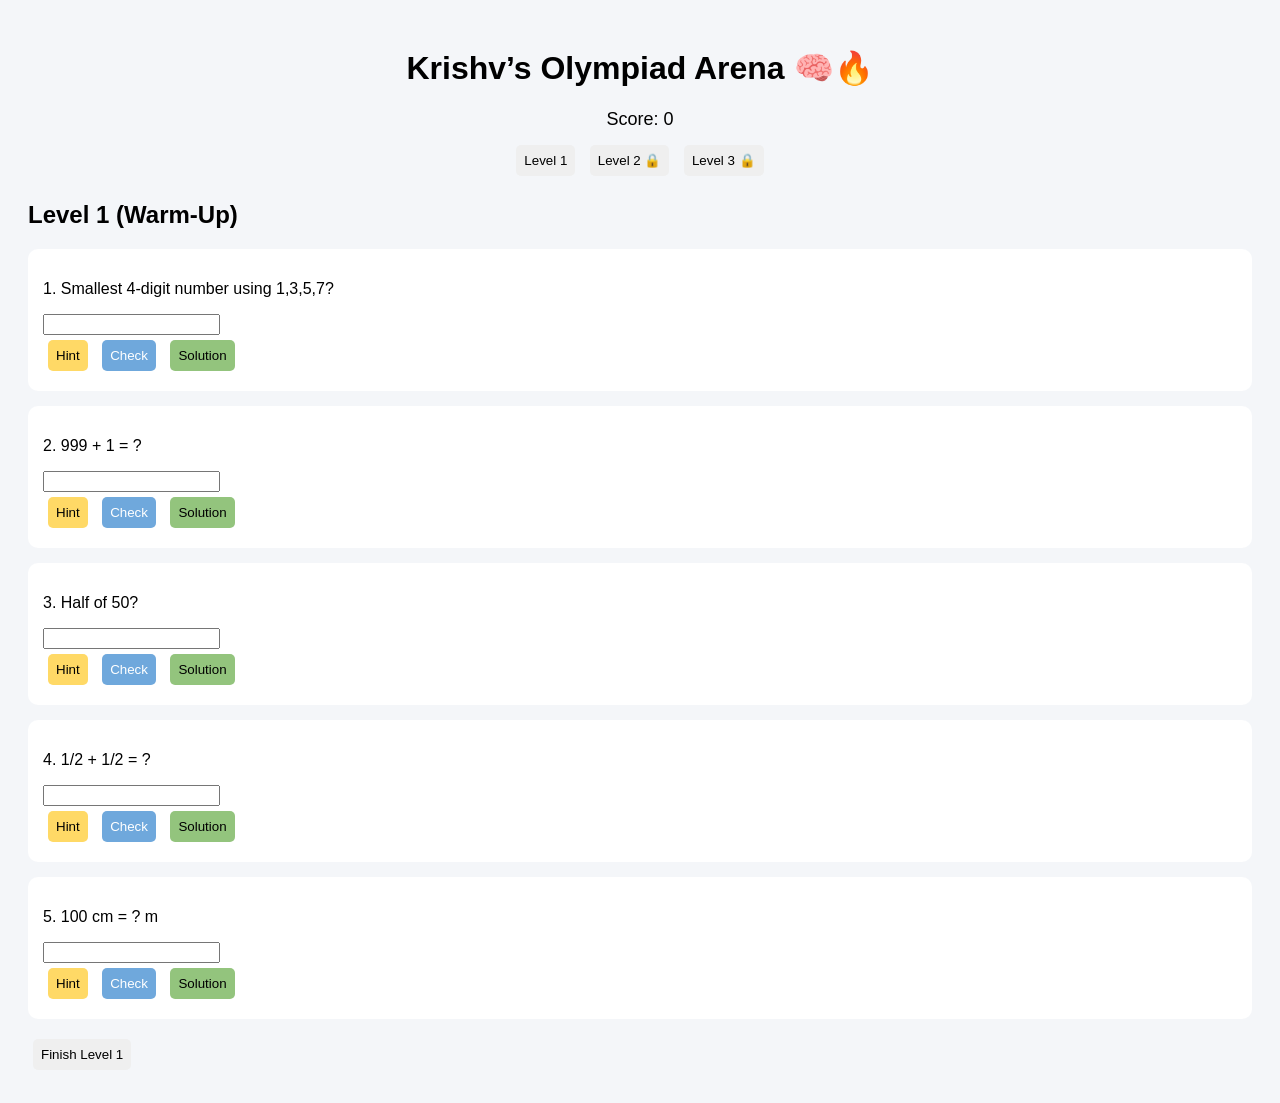
==== index.html @ b2e60ca6 "olympiad trainer" ====
<!DOCTYPE html>
<html>
<head>
  <title>Krishv Olympiad Arena 🧠🔥</title>
  <style>
    body { font-family: Arial; background: #f4f6f9; padding: 20px; }
    h1 { text-align: center; }
    .level { display: none; }
    .active { display: block; }
    .question {
      background: white;
      padding: 15px;
      margin: 15px 0;
      border-radius: 10px;
    }
    button {
      margin: 5px;
      padding: 8px;
      border-radius: 5px;
      border: none;
      cursor: pointer;
    }
    .hint { background: #ffd966; }
    .check { background: #6fa8dc; color: white; }
    .solution { background: #93c47d; }
    .score { text-align: center; margin: 10px; font-size: 18px; }
  </style>
</head>

<body>

<h1>Krishv’s Olympiad Arena 🧠🔥</h1>
<div class="score" id="score">Score: 0</div>

<!-- LEVEL BUTTONS -->
<div style="text-align:center;">
  <button onclick="startLevel(1)">Level 1</button>
  <button onclick="startLevel(2)">Level 2 🔒</button>
  <button onclick="startLevel(3)">Level 3 🔒</button>
</div>

<!-- LEVEL 1 -->
<div id="level1" class="level active">
<h2>Level 1 (Warm-Up)</h2>

<div class="question">
<p>1. Smallest 4-digit number using 1,3,5,7?</p>
<input id="l1q1"><br>
<button class="hint" onclick="alert('Arrange digits in ascending order')">Hint</button>
<button class="check" onclick="check('l1q1',1357)">Check</button>
<button class="solution" onclick="alert('1357')">Solution</button>
</div>

<div class="question">
<p>2. 999 + 1 = ?</p>
<input id="l1q2"><br>
<button class="hint" onclick="alert('Think carry over')">Hint</button>
<button class="check" onclick="check('l1q2',1000)">Check</button>
<button class="solution" onclick="alert('1000')">Solution</button>
</div>

<div class="question">
<p>3. Half of 50?</p>
<input id="l1q3"><br>
<button class="hint" onclick="alert('Divide by 2')">Hint</button>
<button class="check" onclick="check('l1q3',25)">Check</button>
<button class="solution" onclick="alert('25')">Solution</button>
</div>

<div class="question">
<p>4. 1/2 + 1/2 = ?</p>
<input id="l1q4"><br>
<button class="hint" onclick="alert('Same denominator')">Hint</button>
<button class="check" onclick="check('l1q4',1)">Check</button>
<button class="solution" onclick="alert('1')">Solution</button>
</div>

<div class="question">
<p>5. 100 cm = ? m</p>
<input id="l1q5"><br>
<button class="hint" onclick="alert('100 cm = 1 m')">Hint</button>
<button class="check" onclick="check('l1q5',1)">Check</button>
<button class="solution" onclick="alert('1')">Solution</button>
</div>

<button onclick="unlockLevel(1)">Finish Level 1</button>
</div>

<!-- LEVEL 2 -->
<div id="level2" class="level">
<h2>Level 2 (Thinking)</h2>

<div class="question">
<p>6. Largest number using 2,0,8,5?</p>
<input id="l2q1"><br>
<button class="hint" onclick="alert('Arrange descending')">Hint</button>
<button class="check" onclick="check('l2q1',8520)">Check</button>
<button class="solution" onclick="alert('8520')">Solution</button>
</div>

<div class="question">
<p>7. 48 ÷ 6 = ?</p>
<input id="l2q2"><br>
<button class="check" onclick="check('l2q2',8)">Check</button>
</div>

<div class="question">
<p>8. 3/4 of 20?</p>
<input id="l2q3"><br>
<button class="hint" onclick="alert('Multiply then divide')">Hint</button>
<button class="check" onclick="check('l2q3',15)">Check</button>
</div>

<div class="question">
<p>9. 1 hour = ? minutes</p>
<input id="l2q4"><br>
<button class="check" onclick="check('l2q4',60)">Check</button>
</div>

<div class="question">
<p>10. Which is larger: 4567 or 4657?</p>
<input id="l2q5"><br>
<button class="check" onclick="checkText('l2q5','4657')">Check</button>
</div>

<button onclick="unlockLevel(2)">Finish Level 2</button>
</div>

<!-- LEVEL 3 -->
<div id="level3" class="level">
<h2>Level 3 (Challenge)</h2>

<div class="question">
<p>11. If 2 apples cost 10, cost of 6 apples?</p>
<input id="l3q1"><br>
<button class="hint" onclick="alert('Unit price first')">Hint</button>
<button class="check" onclick="check('l3q1',30)">Check</button>
</div>

<div class="question">
<p>12. Next number: 2, 4, 8, 16, ?</p>
<input id="l3q2"><br>
<button class="check" onclick="check('l3q2',32)">Check</button>
</div>

<div class="question">
<p>13. 1/3 of 90?</p>
<input id="l3q3"><br>
<button class="check" onclick="check('l3q3',30)">Check</button>
</div>

<div class="question">
<p>14. 2 km = ? m</p>
<input id="l3q4"><br>
<button class="check" onclick="check('l3q4',2000)">Check</button>
</div>

<div class="question">
<p>15. Trick: 100 - 99 + 98 - 97 = ?</p>
<input id="l3q5"><br>
<button class="hint" onclick="alert('Group terms')">Hint</button>
<button class="check" onclick="check('l3q5',2)">Check</button>
</div>

</div>

<script>
let score = 0;

function startLevel(level) {
  document.querySelectorAll('.level').forEach(l => l.classList.remove('active'));
  document.getElementById('level'+level).classList.add('active');
}

function check(id, correct) {
  let val = document.getElementById(id).value;
  if(parseInt(val) === correct){
    alert("🔥 Correct!");
    score++;
  } else {
    alert("👀 Try again");
  }
  document.getElementById("score").innerText = "Score: " + score;
}

function checkText(id, correct) {
  let val = document.getElementById(id).value.trim();
  if(val === correct){
    alert("🔥 Correct!");
    score++;
  } else {
    alert("👀 Check again");
  }
  document.getElementById("score").innerText = "Score: " + score;
}

function unlockLevel(level){
  if(level === 1){
    alert("Level 2 Unlocked 🚀");
    document.querySelectorAll("button")[1].innerText = "Level 2";
  }
  if(level === 2){
    alert("Level 3 Unlocked 🚀");
    document.querySelectorAll("button")[2].innerText = "Level 3";
  }
}
</script>

</body>
</html>
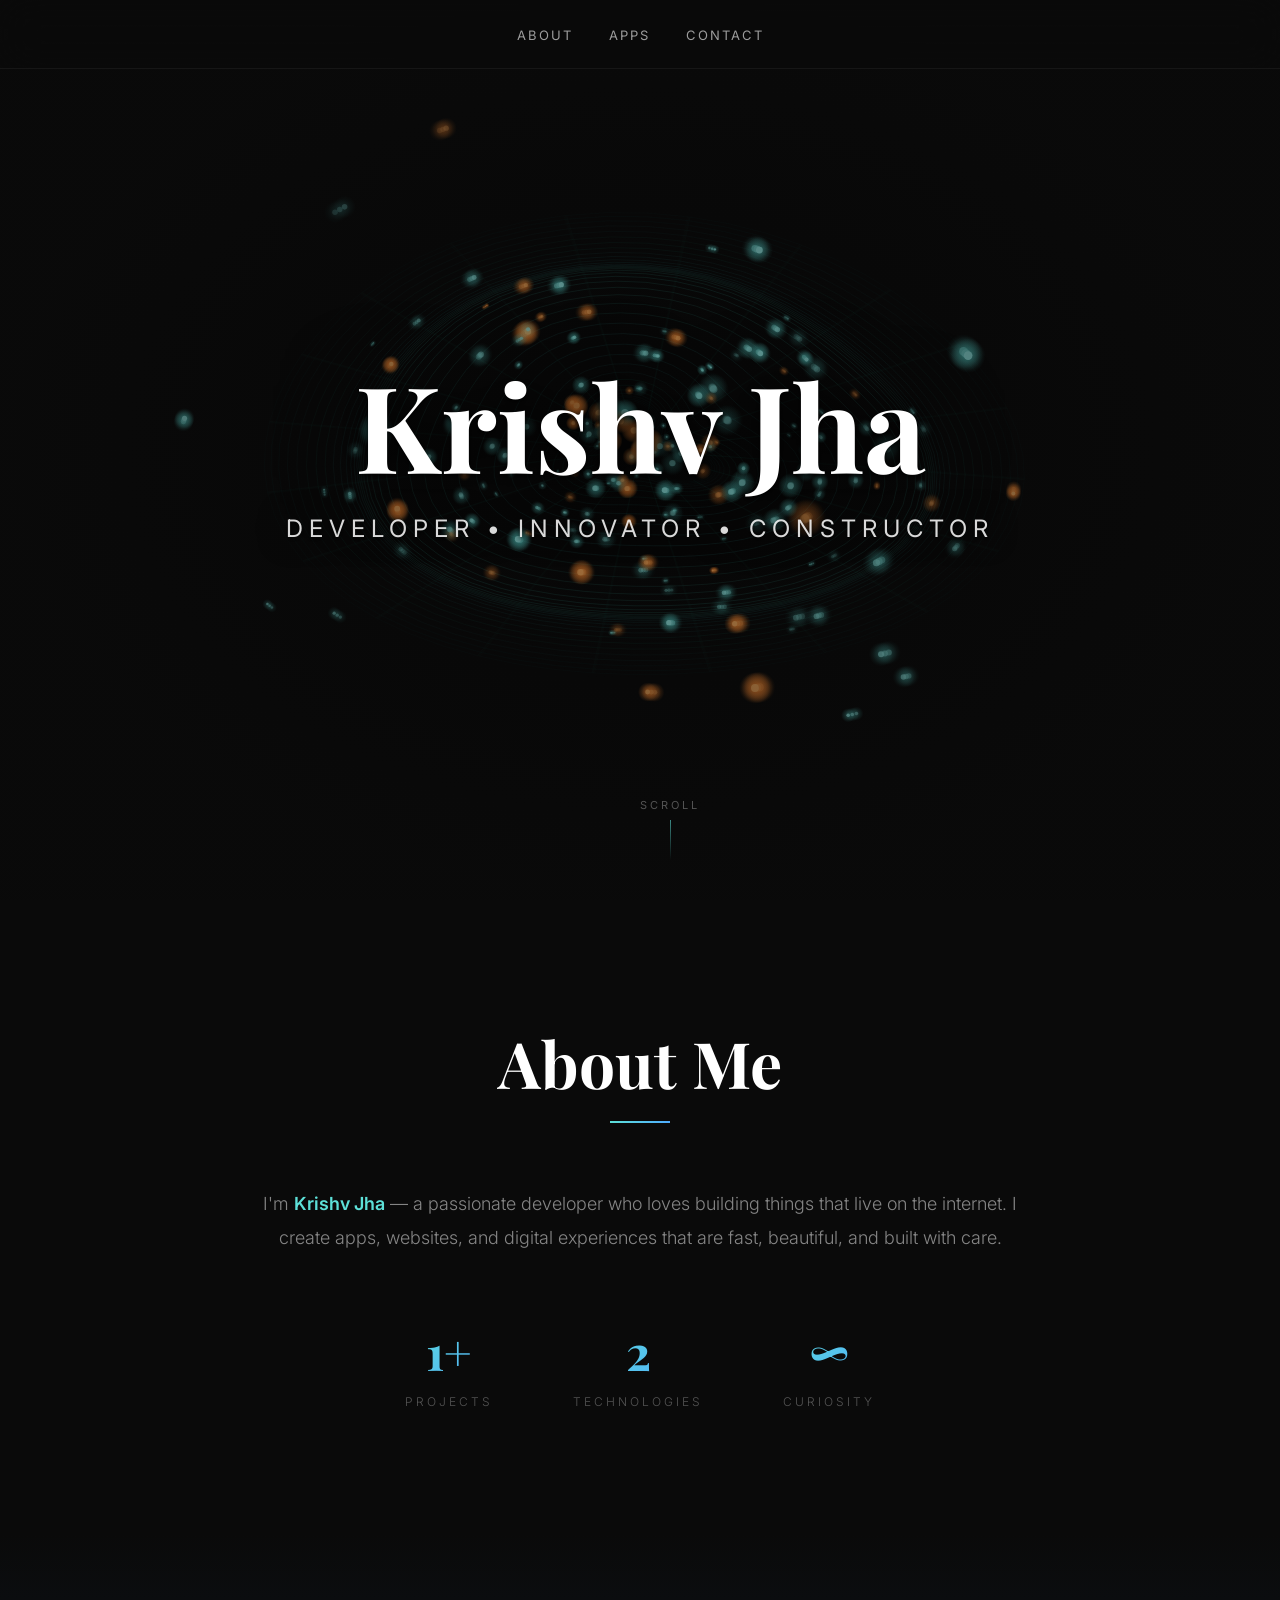
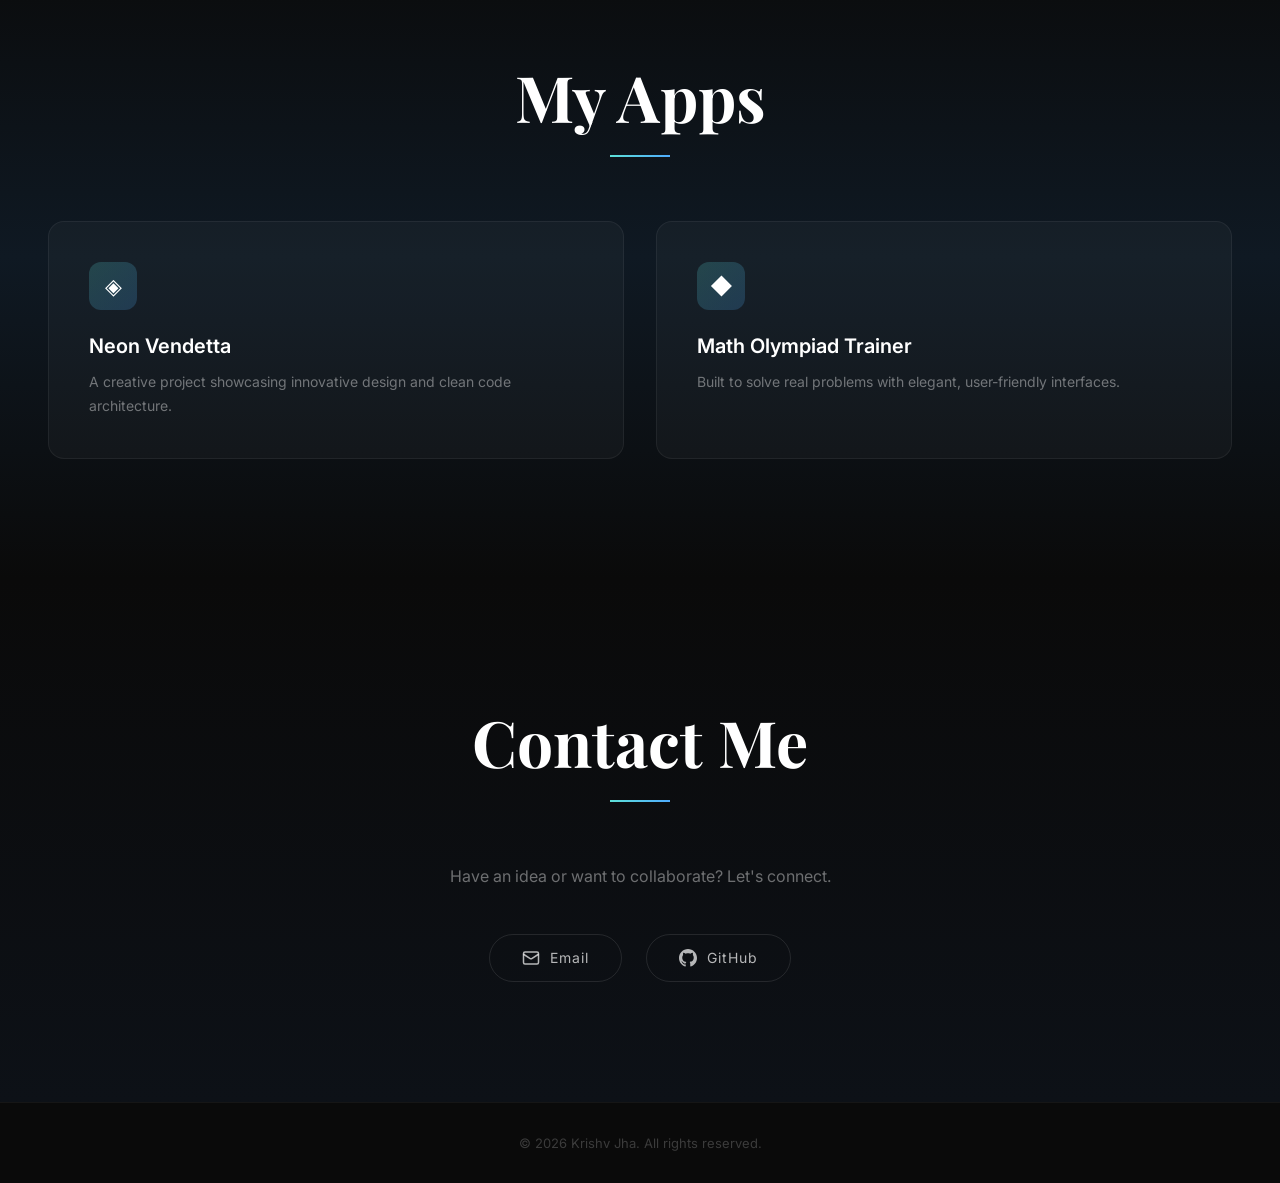
==== commit 6132b2f7: "Did a bad commit earlier, reverting." ====
--- a/index.html
+++ b/index.html
@@ -1,210 +1,697 @@
 <!DOCTYPE html>
-<html>
+<html lang="en">
 <head>
-  <title>Krishv Olympiad Arena 🧠🔥</title>
-  <style>
-    body { font-family: Arial; background: #f4f6f9; padding: 20px; }
-    h1 { text-align: center; }
-    .level { display: none; }
-    .active { display: block; }
-    .question {
-      background: white;
-      padding: 15px;
-      margin: 15px 0;
-      border-radius: 10px;
-    }
-    button {
-      margin: 5px;
-      padding: 8px;
-      border-radius: 5px;
-      border: none;
-      cursor: pointer;
-    }
-    .hint { background: #ffd966; }
-    .check { background: #6fa8dc; color: white; }
-    .solution { background: #93c47d; }
-    .score { text-align: center; margin: 10px; font-size: 18px; }
-  </style>
+    <meta charset="UTF-8">
+    <meta name="viewport" content="width=device-width, initial-scale=1.0">
+    <title>Krishv Jha</title>
+    <style>
+        @import url('https://fonts.googleapis.com/css2?family=Inter:wght@300;400;600;700&family=Playfair+Display:wght@400;600;700&display=swap');
+
+        * {
+            margin: 0;
+            padding: 0;
+            box-sizing: border-box;
+        }
+
+        html {
+            scroll-behavior: smooth;
+        }
+
+        body {
+            background: #0a0a0a;
+            color: #fff;
+            font-family: 'Inter', sans-serif;
+            overflow-x: hidden;
+        }
+
+        /* Navigation */
+        nav {
+            position: fixed;
+            top: 0;
+            width: 100%;
+            z-index: 100;
+            padding: 24px 48px;
+            display: flex;
+            justify-content: space-between;
+            align-items: center;
+            background: rgba(10, 10, 10, 0.6);
+            backdrop-filter: blur(20px);
+            -webkit-backdrop-filter: blur(20px);
+            border-bottom: 1px solid rgba(255, 255, 255, 0.05);
+            transition: background 0.3s;
+        }
+
+        .logo {
+            font-family: 'Inter', sans-serif;
+            font-weight: 700;
+            font-size: 14px;
+            letter-spacing: 6px;
+            text-transform: uppercase;
+            color: #fff;
+        }
+
+        .nav-links {
+            display: flex;
+            gap: 36px;
+            list-style: none;
+        }
+
+        .nav-links a {
+            color: rgba(255, 255, 255, 0.6);
+            text-decoration: none;
+            font-size: 13px;
+            letter-spacing: 2px;
+            text-transform: uppercase;
+            transition: color 0.3s;
+        }
+
+        .nav-links a:hover {
+            color: #5de0d8;
+        }
+
+        /* Hero Section */
+        .hero {
+            position: relative;
+            height: 100vh;
+            display: flex;
+            align-items: center;
+            justify-content: center;
+            overflow: hidden;
+        }
+
+        #hero-canvas {
+            position: absolute;
+            top: 0;
+            left: 0;
+            width: 100%;
+            height: 100%;
+            z-index: 1;
+        }
+
+        .hero-overlay {
+            position: absolute;
+            top: 0;
+            left: 0;
+            width: 100%;
+            height: 100%;
+            background: radial-gradient(ellipse at center, rgba(0, 0, 0, 0.3) 0%, rgba(10, 10, 10, 0.6) 70%);
+            z-index: 2;
+        }
+
+        .hero-content {
+            position: relative;
+            z-index: 3;
+            text-align: center;
+        }
+
+        .hero-content h1 {
+            font-family: 'Playfair Display', serif;
+            font-size: clamp(56px, 10vw, 120px);
+            font-weight: 700;
+            line-height: 1.1;
+            margin-bottom: 24px;
+            opacity: 0;
+            transform: translateY(30px);
+            animation: fadeUp 1s ease forwards 0.5s;
+            color: #ffffff;
+            text-shadow: 0 0 40px rgba(0, 0, 0, 0.8), 0 0 80px rgba(0, 0, 0, 0.5), 0 2px 4px rgba(0, 0, 0, 0.9);
+        }
+
+        .hero-content h1 span {
+            color: #ffffff;
+            -webkit-text-fill-color: #ffffff;
+        }
+
+        .hero-subtitle {
+            font-size: clamp(18px, 2.5vw, 24px);
+            font-weight: 400;
+            color: rgba(255, 255, 255, 0.85);
+            letter-spacing: 6px;
+            text-transform: uppercase;
+            opacity: 0;
+            transform: translateY(20px);
+            animation: fadeUp 1s ease forwards 0.8s;
+            text-shadow: 0 0 30px rgba(0, 0, 0, 0.8), 0 2px 4px rgba(0, 0, 0, 0.9);
+        }
+
+        .scroll-indicator {
+            position: absolute;
+            bottom: 40px;
+            left: 50%;
+            transform: translateX(-50%);
+            z-index: 3;
+            display: flex;
+            flex-direction: column;
+            align-items: center;
+            gap: 8px;
+            opacity: 0;
+            animation: fadeUp 1s ease forwards 1.2s;
+        }
+
+        .scroll-indicator span {
+            font-size: 11px;
+            letter-spacing: 3px;
+            text-transform: uppercase;
+            color: rgba(255, 255, 255, 0.3);
+        }
+
+        .scroll-line {
+            width: 1px;
+            height: 40px;
+            background: linear-gradient(to bottom, rgba(93, 224, 216, 0.6), transparent);
+            animation: scrollPulse 2s ease infinite;
+        }
+
+        /* Section Styles */
+        section {
+            padding: 120px 48px;
+            position: relative;
+        }
+
+        .section-title {
+            font-family: 'Playfair Display', serif;
+            font-size: clamp(36px, 5vw, 64px);
+            text-align: center;
+            margin-bottom: 16px;
+        }
+
+        .section-divider {
+            width: 60px;
+            height: 2px;
+            background: linear-gradient(90deg, #5de0d8, #4facfe);
+            margin: 0 auto 64px;
+        }
+
+        /* Apps Section */
+        .apps-section {
+            background: linear-gradient(180deg, #0a0a0a 0%, #0f1923 50%, #0a0a0a 100%);
+        }
+
+        .apps-grid {
+            display: grid;
+            grid-template-columns: repeat(auto-fit, minmax(300px, 1fr));
+            gap: 32px;
+            max-width: 1200px;
+            margin: 0 auto;
+        }
+
+        .app-card {
+            background: rgba(255, 255, 255, 0.03);
+            border: 1px solid rgba(255, 255, 255, 0.06);
+            border-radius: 16px;
+            padding: 40px;
+            transition: all 0.4s ease;
+            position: relative;
+            overflow: hidden;
+        }
+
+        .app-card::before {
+            content: '';
+            position: absolute;
+            top: 0;
+            left: 0;
+            right: 0;
+            height: 2px;
+            background: linear-gradient(90deg, transparent, #5de0d8, #4facfe, transparent);
+            opacity: 0;
+            transition: opacity 0.4s;
+        }
+
+        .app-card:hover {
+            transform: translateY(-4px);
+            border-color: rgba(93, 224, 216, 0.2);
+            background: rgba(255, 255, 255, 0.05);
+        }
+
+        .app-card:hover::before {
+            opacity: 1;
+        }
+
+        .app-icon {
+            width: 48px;
+            height: 48px;
+            border-radius: 12px;
+            background: linear-gradient(135deg, rgba(93, 224, 216, 0.2), rgba(79, 172, 254, 0.2));
+            display: flex;
+            align-items: center;
+            justify-content: center;
+            margin-bottom: 24px;
+            font-size: 22px;
+        }
+
+        .app-card h3 {
+            font-size: 20px;
+            font-weight: 600;
+            margin-bottom: 12px;
+        }
+
+        .app-card p {
+            color: rgba(255, 255, 255, 0.4);
+            font-size: 14px;
+            line-height: 1.7;
+        }
+
+        /* About Section */
+        .about-section {
+            background: #0a0a0a;
+        }
+
+        .about-content {
+            max-width: 800px;
+            margin: 0 auto;
+            text-align: center;
+        }
+
+        .about-content p {
+            font-size: 18px;
+            line-height: 1.9;
+            color: rgba(255, 255, 255, 0.5);
+            font-weight: 300;
+        }
+
+        .about-content p strong {
+            color: #5de0d8;
+            font-weight: 600;
+        }
+
+        .stats {
+            display: flex;
+            justify-content: center;
+            gap: 80px;
+            margin-top: 64px;
+        }
+
+        .stat h3 {
+            font-family: 'Playfair Display', serif;
+            font-size: 48px;
+            background: linear-gradient(135deg, #5de0d8, #4facfe);
+            -webkit-background-clip: text;
+            -webkit-text-fill-color: transparent;
+            background-clip: text;
+        }
+
+        .stat p {
+            font-size: 12px;
+            letter-spacing: 3px;
+            text-transform: uppercase;
+            color: rgba(255, 255, 255, 0.3);
+            margin-top: 8px;
+        }
+
+        /* Contact Section */
+        .contact-section {
+            background: linear-gradient(180deg, #0a0a0a, #0d1117);
+            text-align: center;
+        }
+
+        .contact-links {
+            display: flex;
+            justify-content: center;
+            gap: 24px;
+            margin-top: 48px;
+            flex-wrap: wrap;
+        }
+
+        .contact-link {
+            display: inline-flex;
+            align-items: center;
+            gap: 10px;
+            padding: 14px 32px;
+            border: 1px solid rgba(255, 255, 255, 0.1);
+            border-radius: 50px;
+            color: rgba(255, 255, 255, 0.7);
+            text-decoration: none;
+            font-size: 14px;
+            letter-spacing: 1px;
+            transition: all 0.3s;
+        }
+
+        .contact-link:hover {
+            border-color: #5de0d8;
+            color: #5de0d8;
+            background: rgba(93, 224, 216, 0.05);
+        }
+
+        /* Footer */
+        footer {
+            padding: 32px 48px;
+            text-align: center;
+            border-top: 1px solid rgba(255, 255, 255, 0.05);
+            color: rgba(255, 255, 255, 0.2);
+            font-size: 13px;
+        }
+
+        /* Animations */
+        @keyframes fadeUp {
+            to {
+                opacity: 1;
+                transform: translateY(0);
+            }
+        }
+
+        @keyframes scrollPulse {
+            0%, 100% { opacity: 0.3; transform: scaleY(1); }
+            50% { opacity: 1; transform: scaleY(1.2); }
+        }
+
+        /* Scroll-triggered fade-in */
+        .reveal {
+            opacity: 0;
+            transform: translateY(40px);
+            transition: opacity 0.8s ease, transform 0.8s ease;
+        }
+
+        .reveal.visible {
+            opacity: 1;
+            transform: translateY(0);
+        }
+
+        /* Responsive */
+        @media (max-width: 768px) {
+            nav {
+                padding: 16px 24px;
+            }
+
+            .nav-links {
+                display: none;
+            }
+
+            section {
+                padding: 80px 24px;
+            }
+
+            .stats {
+                flex-direction: column;
+                gap: 40px;
+            }
+
+            .apps-grid {
+                grid-template-columns: 1fr;
+            }
+        }
+    </style>
 </head>
-
 <body>
-
-<h1>Krishv’s Olympiad Arena 🧠🔥</h1>
-<div class="score" id="score">Score: 0</div>
-
-<!-- LEVEL BUTTONS -->
-<div style="text-align:center;">
-  <button onclick="startLevel(1)">Level 1</button>
-  <button onclick="startLevel(2)">Level 2 🔒</button>
-  <button onclick="startLevel(3)">Level 3 🔒</button>
-</div>
-
-<!-- LEVEL 1 -->
-<div id="level1" class="level active">
-<h2>Level 1 (Warm-Up)</h2>
-
-<div class="question">
-<p>1. Smallest 4-digit number using 1,3,5,7?</p>
-<input id="l1q1"><br>
-<button class="hint" onclick="alert('Arrange digits in ascending order')">Hint</button>
-<button class="check" onclick="check('l1q1',1357)">Check</button>
-<button class="solution" onclick="alert('1357')">Solution</button>
-</div>
-
-<div class="question">
-<p>2. 999 + 1 = ?</p>
-<input id="l1q2"><br>
-<button class="hint" onclick="alert('Think carry over')">Hint</button>
-<button class="check" onclick="check('l1q2',1000)">Check</button>
-<button class="solution" onclick="alert('1000')">Solution</button>
-</div>
-
-<div class="question">
-<p>3. Half of 50?</p>
-<input id="l1q3"><br>
-<button class="hint" onclick="alert('Divide by 2')">Hint</button>
-<button class="check" onclick="check('l1q3',25)">Check</button>
-<button class="solution" onclick="alert('25')">Solution</button>
-</div>
-
-<div class="question">
-<p>4. 1/2 + 1/2 = ?</p>
-<input id="l1q4"><br>
-<button class="hint" onclick="alert('Same denominator')">Hint</button>
-<button class="check" onclick="check('l1q4',1)">Check</button>
-<button class="solution" onclick="alert('1')">Solution</button>
-</div>
-
-<div class="question">
-<p>5. 100 cm = ? m</p>
-<input id="l1q5"><br>
-<button class="hint" onclick="alert('100 cm = 1 m')">Hint</button>
-<button class="check" onclick="check('l1q5',1)">Check</button>
-<button class="solution" onclick="alert('1')">Solution</button>
-</div>
-
-<button onclick="unlockLevel(1)">Finish Level 1</button>
-</div>
-
-<!-- LEVEL 2 -->
-<div id="level2" class="level">
-<h2>Level 2 (Thinking)</h2>
-
-<div class="question">
-<p>6. Largest number using 2,0,8,5?</p>
-<input id="l2q1"><br>
-<button class="hint" onclick="alert('Arrange descending')">Hint</button>
-<button class="check" onclick="check('l2q1',8520)">Check</button>
-<button class="solution" onclick="alert('8520')">Solution</button>
-</div>
-
-<div class="question">
-<p>7. 48 ÷ 6 = ?</p>
-<input id="l2q2"><br>
-<button class="check" onclick="check('l2q2',8)">Check</button>
-</div>
-
-<div class="question">
-<p>8. 3/4 of 20?</p>
-<input id="l2q3"><br>
-<button class="hint" onclick="alert('Multiply then divide')">Hint</button>
-<button class="check" onclick="check('l2q3',15)">Check</button>
-</div>
-
-<div class="question">
-<p>9. 1 hour = ? minutes</p>
-<input id="l2q4"><br>
-<button class="check" onclick="check('l2q4',60)">Check</button>
-</div>
-
-<div class="question">
-<p>10. Which is larger: 4567 or 4657?</p>
-<input id="l2q5"><br>
-<button class="check" onclick="checkText('l2q5','4657')">Check</button>
-</div>
-
-<button onclick="unlockLevel(2)">Finish Level 2</button>
-</div>
-
-<!-- LEVEL 3 -->
-<div id="level3" class="level">
-<h2>Level 3 (Challenge)</h2>
-
-<div class="question">
-<p>11. If 2 apples cost 10, cost of 6 apples?</p>
-<input id="l3q1"><br>
-<button class="hint" onclick="alert('Unit price first')">Hint</button>
-<button class="check" onclick="check('l3q1',30)">Check</button>
-</div>
-
-<div class="question">
-<p>12. Next number: 2, 4, 8, 16, ?</p>
-<input id="l3q2"><br>
-<button class="check" onclick="check('l3q2',32)">Check</button>
-</div>
-
-<div class="question">
-<p>13. 1/3 of 90?</p>
-<input id="l3q3"><br>
-<button class="check" onclick="check('l3q3',30)">Check</button>
-</div>
-
-<div class="question">
-<p>14. 2 km = ? m</p>
-<input id="l3q4"><br>
-<button class="check" onclick="check('l3q4',2000)">Check</button>
-</div>
-
-<div class="question">
-<p>15. Trick: 100 - 99 + 98 - 97 = ?</p>
-<input id="l3q5"><br>
-<button class="hint" onclick="alert('Group terms')">Hint</button>
-<button class="check" onclick="check('l3q5',2)">Check</button>
-</div>
-
-</div>
-
-<script>
-let score = 0;
-
-function startLevel(level) {
-  document.querySelectorAll('.level').forEach(l => l.classList.remove('active'));
-  document.getElementById('level'+level).classList.add('active');
-}
-
-function check(id, correct) {
-  let val = document.getElementById(id).value;
-  if(parseInt(val) === correct){
-    alert("🔥 Correct!");
-    score++;
-  } else {
-    alert("👀 Try again");
-  }
-  document.getElementById("score").innerText = "Score: " + score;
-}
-
-function checkText(id, correct) {
-  let val = document.getElementById(id).value.trim();
-  if(val === correct){
-    alert("🔥 Correct!");
-    score++;
-  } else {
-    alert("👀 Check again");
-  }
-  document.getElementById("score").innerText = "Score: " + score;
-}
-
-function unlockLevel(level){
-  if(level === 1){
-    alert("Level 2 Unlocked 🚀");
-    document.querySelectorAll("button")[1].innerText = "Level 2";
-  }
-  if(level === 2){
-    alert("Level 3 Unlocked 🚀");
-    document.querySelectorAll("button")[2].innerText = "Level 3";
-  }
-}
-</script>
-
+    <nav>
+        <ul class="nav-links" style="width: 100%; justify-content: center;">
+            <li><a href="#about">About</a></li>
+            <li><a href="#apps">Apps</a></li>
+            <li><a href="#contact">Contact</a></li>
+        </ul>
+    </nav>
+
+    <section class="hero">
+        <canvas id="hero-canvas"></canvas>
+        <div class="hero-overlay"></div>
+        <div class="hero-content">
+            <h1><span>Krishv Jha</span></h1>
+            <p class="hero-subtitle">Developer &bull; Innovator &bull; Constructor</p>
+        </div>
+        <div class="scroll-indicator">
+            <span>Scroll</span>
+            <div class="scroll-line"></div>
+        </div>
+    </section>
+
+    <section class="about-section" id="about">
+        <div class="reveal">
+            <h2 class="section-title">About Me</h2>
+            <div class="section-divider"></div>
+            <div class="about-content">
+                <p>I'm <strong>Krishv Jha</strong> — a passionate developer who loves building things that live on the internet. I create apps, websites, and digital experiences that are fast, beautiful, and built with care.</p>
+                <div class="stats">
+                    <div class="stat">
+                        <h3>1+</h3>
+                        <p>Projects</p>
+                    </div>
+                    <div class="stat">
+                        <h3>2</h3>
+                        <p>Technologies</p>
+                    </div>
+                    <div class="stat">
+                        <h3>&infin;</h3>
+                        <p>Curiosity</p>
+                    </div>
+                </div>
+            </div>
+        </div>
+    </section>
+
+    <section class="apps-section" id="apps">
+        <div class="reveal">
+            <h2 class="section-title">My Apps</h2>
+            <div class="section-divider"></div>
+            <div class="apps-grid">
+                <a href="https://krishvjha.com/neon/index.html" class="app-card" style="text-decoration: none; color: inherit;">
+                    <div class="app-icon">&#9672;</div>
+                    <h3>Neon Vendetta</h3>
+                    <p>A creative project showcasing innovative design and clean code architecture.</p>
+                </a>
+                <a href="https://krishvjha.com/mot/index.html" class="app-card" style="text-decoration: none; color: inherit;">
+                    <div class="app-icon">&#9670;</div>
+                    <h3>Math Olympiad Trainer</h3>
+                    <p>Built to solve real problems with elegant, user-friendly interfaces.</p>
+                </a>
+            </div>
+        </div>
+    </section>
+
+    <section class="contact-section" id="contact">
+        <div class="reveal">
+            <h2 class="section-title">Contact Me</h2>
+            <div class="section-divider"></div>
+            <p style="color: rgba(255,255,255,0.4); font-size: 16px; max-width: 500px; margin: 0 auto;">Have an idea or want to collaborate? Let's connect.</p>
+            <div class="contact-links">
+                <a href="mailto:krishv.jha.34@seoulforeign.org" class="contact-link">
+                    <svg width="18" height="18" viewBox="0 0 24 24" fill="none" stroke="currentColor" stroke-width="2"><rect x="2" y="4" width="20" height="16" rx="2"/><path d="m22 7-8.97 5.7a1.94 1.94 0 0 1-2.06 0L2 7"/></svg>
+                    Email
+                </a>
+                <a href="https://github.com/krishvjha" class="contact-link" target="_blank">
+                    <svg width="18" height="18" viewBox="0 0 24 24" fill="currentColor"><path d="M12 0c-6.626 0-12 5.373-12 12 0 5.302 3.438 9.8 8.207 11.387.599.111.793-.261.793-.577v-2.234c-3.338.726-4.033-1.416-4.033-1.416-.546-1.387-1.333-1.756-1.333-1.756-1.089-.745.083-.729.083-.729 1.205.084 1.839 1.237 1.839 1.237 1.07 1.834 2.807 1.304 3.492.997.107-.775.418-1.305.762-1.604-2.665-.305-5.467-1.334-5.467-5.931 0-1.311.469-2.381 1.236-3.221-.124-.303-.535-1.524.117-3.176 0 0 1.008-.322 3.301 1.23.957-.266 1.983-.399 3.003-.404 1.02.005 2.047.138 3.006.404 2.291-1.552 3.297-1.23 3.297-1.23.653 1.653.242 2.874.118 3.176.77.84 1.235 1.911 1.235 3.221 0 4.609-2.807 5.624-5.479 5.921.43.372.823 1.102.823 2.222v3.293c0 .319.192.694.801.576 4.765-1.589 8.199-6.086 8.199-11.386 0-6.627-5.373-12-12-12z"/></svg>
+                    GitHub
+                </a>
+            </div>
+        </div>
+    </section>
+
+    <footer>
+        &copy; 2026 Krishv Jha. All rights reserved.
+    </footer>
+
+    <script>
+        // ========== 3D Wireframe Vortex Canvas ==========
+        const canvas = document.getElementById('hero-canvas');
+        const ctx = canvas.getContext('2d');
+        let width, height;
+        let mouse = { x: 0, y: 0 };
+
+        function resize() {
+            width = canvas.width = window.innerWidth;
+            height = canvas.height = window.innerHeight;
+        }
+        resize();
+        window.addEventListener('resize', resize);
+
+        document.addEventListener('mousemove', (e) => {
+            mouse.x = (e.clientX / width - 0.5) * 2;
+            mouse.y = (e.clientY / height - 0.5) * 2;
+        });
+
+        // Particles for the mesh
+        class Particle {
+            constructor() {
+                this.reset();
+            }
+
+            reset() {
+                this.angle = Math.random() * Math.PI * 2;
+                this.radius = 50 + Math.random() * 300;
+                this.z = Math.random() * 600 - 300;
+                this.speed = 0.002 + Math.random() * 0.008;
+                this.drift = (Math.random() - 0.5) * 0.5;
+                this.size = Math.random() * 2.5 + 0.5;
+                this.opacity = Math.random() * 0.6 + 0.2;
+                this.hue = Math.random() > 0.7 ? 20 : 175; // orange or teal
+            }
+
+            update() {
+                this.angle += this.speed;
+                this.z += this.drift;
+                if (this.z > 300 || this.z < -300) this.drift *= -1;
+            }
+
+            project() {
+                const perspective = 800;
+                const scale = perspective / (perspective + this.z);
+                const x = Math.cos(this.angle) * this.radius * scale + width / 2;
+                const y = Math.sin(this.angle) * this.radius * scale * 0.6 + height / 2;
+                return { x, y, scale };
+            }
+        }
+
+        // Grid rings for wireframe effect
+        const rings = [];
+        const ringCount = 40;
+        const segmentsPerRing = 60;
+
+        for (let i = 0; i < ringCount; i++) {
+            const ring = [];
+            const baseRadius = 40 + i * 12;
+            const z = (i - ringCount / 2) * 15;
+            for (let j = 0; j < segmentsPerRing; j++) {
+                const angle = (j / segmentsPerRing) * Math.PI * 2;
+                ring.push({ angle, baseRadius, z, noise: Math.random() * 20 });
+            }
+            rings.push(ring);
+        }
+
+        // Floating particles
+        const particles = [];
+        for (let i = 0; i < 200; i++) {
+            particles.push(new Particle());
+        }
+
+        let time = 0;
+
+        function getWarpedRadius(baseRadius, angle, z, t) {
+            const warp = Math.sin(angle * 3 + t * 0.5) * 15 +
+                         Math.cos(z * 0.02 + t * 0.3) * 20 +
+                         Math.sin(angle * 2 - t * 0.7) * 10;
+            // Create vortex hole in center
+            const holeFactor = Math.max(0, 1 - Math.exp(-baseRadius * 0.008));
+            return baseRadius * holeFactor + warp;
+        }
+
+        function projectPoint(angle, radius, z) {
+            const perspective = 800;
+            const rotX = mouse.y * 0.3;
+            const rotY = mouse.x * 0.3;
+
+            let x3d = Math.cos(angle) * radius;
+            let y3d = Math.sin(angle) * radius * 0.6;
+            let z3d = z;
+
+            // Apply mouse rotation
+            const cosRY = Math.cos(rotY * 0.1);
+            const sinRY = Math.sin(rotY * 0.1);
+            const tempX = x3d * cosRY - z3d * sinRY;
+            z3d = x3d * sinRY + z3d * cosRY;
+            x3d = tempX;
+
+            const cosRX = Math.cos(rotX * 0.1);
+            const sinRX = Math.sin(rotX * 0.1);
+            const tempY = y3d * cosRX - z3d * sinRX;
+            z3d = y3d * sinRX + z3d * cosRX;
+            y3d = tempY;
+
+            const scale = perspective / (perspective + z3d);
+            return {
+                x: x3d * scale + width / 2,
+                y: y3d * scale + height / 2,
+                scale,
+                z: z3d
+            };
+        }
+
+        function draw() {
+            ctx.fillStyle = 'rgba(10, 10, 10, 0.15)';
+            ctx.fillRect(0, 0, width, height);
+
+            time += 0.016;
+
+            // Draw wireframe rings
+            for (let i = 0; i < rings.length; i++) {
+                const ring = rings[i];
+                ctx.beginPath();
+                for (let j = 0; j <= segmentsPerRing; j++) {
+                    const seg = ring[j % segmentsPerRing];
+                    const a = seg.angle + time * 0.2;
+                    const r = getWarpedRadius(seg.baseRadius, a, seg.z, time);
+                    const pt = projectPoint(a, r, seg.z);
+
+                    if (j === 0) ctx.moveTo(pt.x, pt.y);
+                    else ctx.lineTo(pt.x, pt.y);
+                }
+                const alpha = Math.max(0.02, 0.12 - Math.abs(i - ringCount / 2) * 0.005);
+                ctx.strokeStyle = `rgba(93, 224, 216, ${alpha})`;
+                ctx.lineWidth = 0.5;
+                ctx.stroke();
+            }
+
+            // Draw longitudinal lines
+            for (let j = 0; j < segmentsPerRing; j += 3) {
+                ctx.beginPath();
+                for (let i = 0; i < rings.length; i++) {
+                    const seg = rings[i][j];
+                    const a = seg.angle + time * 0.2;
+                    const r = getWarpedRadius(seg.baseRadius, a, seg.z, time);
+                    const pt = projectPoint(a, r, seg.z);
+
+                    if (i === 0) ctx.moveTo(pt.x, pt.y);
+                    else ctx.lineTo(pt.x, pt.y);
+                }
+                ctx.strokeStyle = 'rgba(93, 224, 216, 0.06)';
+                ctx.lineWidth = 0.5;
+                ctx.stroke();
+            }
+
+            // Draw particles
+            for (const p of particles) {
+                p.update();
+                const angle = p.angle + time * 0.2;
+                const r = getWarpedRadius(p.radius, angle, p.z, time);
+                const pt = projectPoint(angle, r, p.z);
+
+                const glow = ctx.createRadialGradient(pt.x, pt.y, 0, pt.x, pt.y, p.size * pt.scale * 4);
+                const color = p.hue === 20
+                    ? `rgba(255, 140, 50, ${p.opacity * pt.scale})`
+                    : `rgba(93, 224, 216, ${p.opacity * pt.scale * 0.5})`;
+                const colorT = p.hue === 20
+                    ? 'rgba(255, 140, 50, 0)'
+                    : 'rgba(93, 224, 216, 0)';
+
+                glow.addColorStop(0, color);
+                glow.addColorStop(1, colorT);
+                ctx.fillStyle = glow;
+                ctx.beginPath();
+                ctx.arc(pt.x, pt.y, p.size * pt.scale * 4, 0, Math.PI * 2);
+                ctx.fill();
+
+                // Core dot
+                ctx.fillStyle = p.hue === 20
+                    ? `rgba(255, 180, 100, ${p.opacity * pt.scale})`
+                    : `rgba(150, 240, 235, ${p.opacity * pt.scale})`;
+                ctx.beginPath();
+                ctx.arc(pt.x, pt.y, p.size * pt.scale, 0, Math.PI * 2);
+                ctx.fill();
+            }
+
+            requestAnimationFrame(draw);
+        }
+
+        draw();
+
+        // ========== Scroll Reveal ==========
+        const reveals = document.querySelectorAll('.reveal');
+        const observer = new IntersectionObserver((entries) => {
+            entries.forEach(entry => {
+                if (entry.isIntersecting) {
+                    entry.target.classList.add('visible');
+                }
+            });
+        }, { threshold: 0.15 });
+
+        reveals.forEach(el => observer.observe(el));
+
+        // ========== Nav background on scroll ==========
+        window.addEventListener('scroll', () => {
+            const nav = document.querySelector('nav');
+            if (window.scrollY > 100) {
+                nav.style.background = 'rgba(10, 10, 10, 0.9)';
+            } else {
+                nav.style.background = 'rgba(10, 10, 10, 0.6)';
+            }
+        });
+    </script>
 </body>
-</html>+</html>
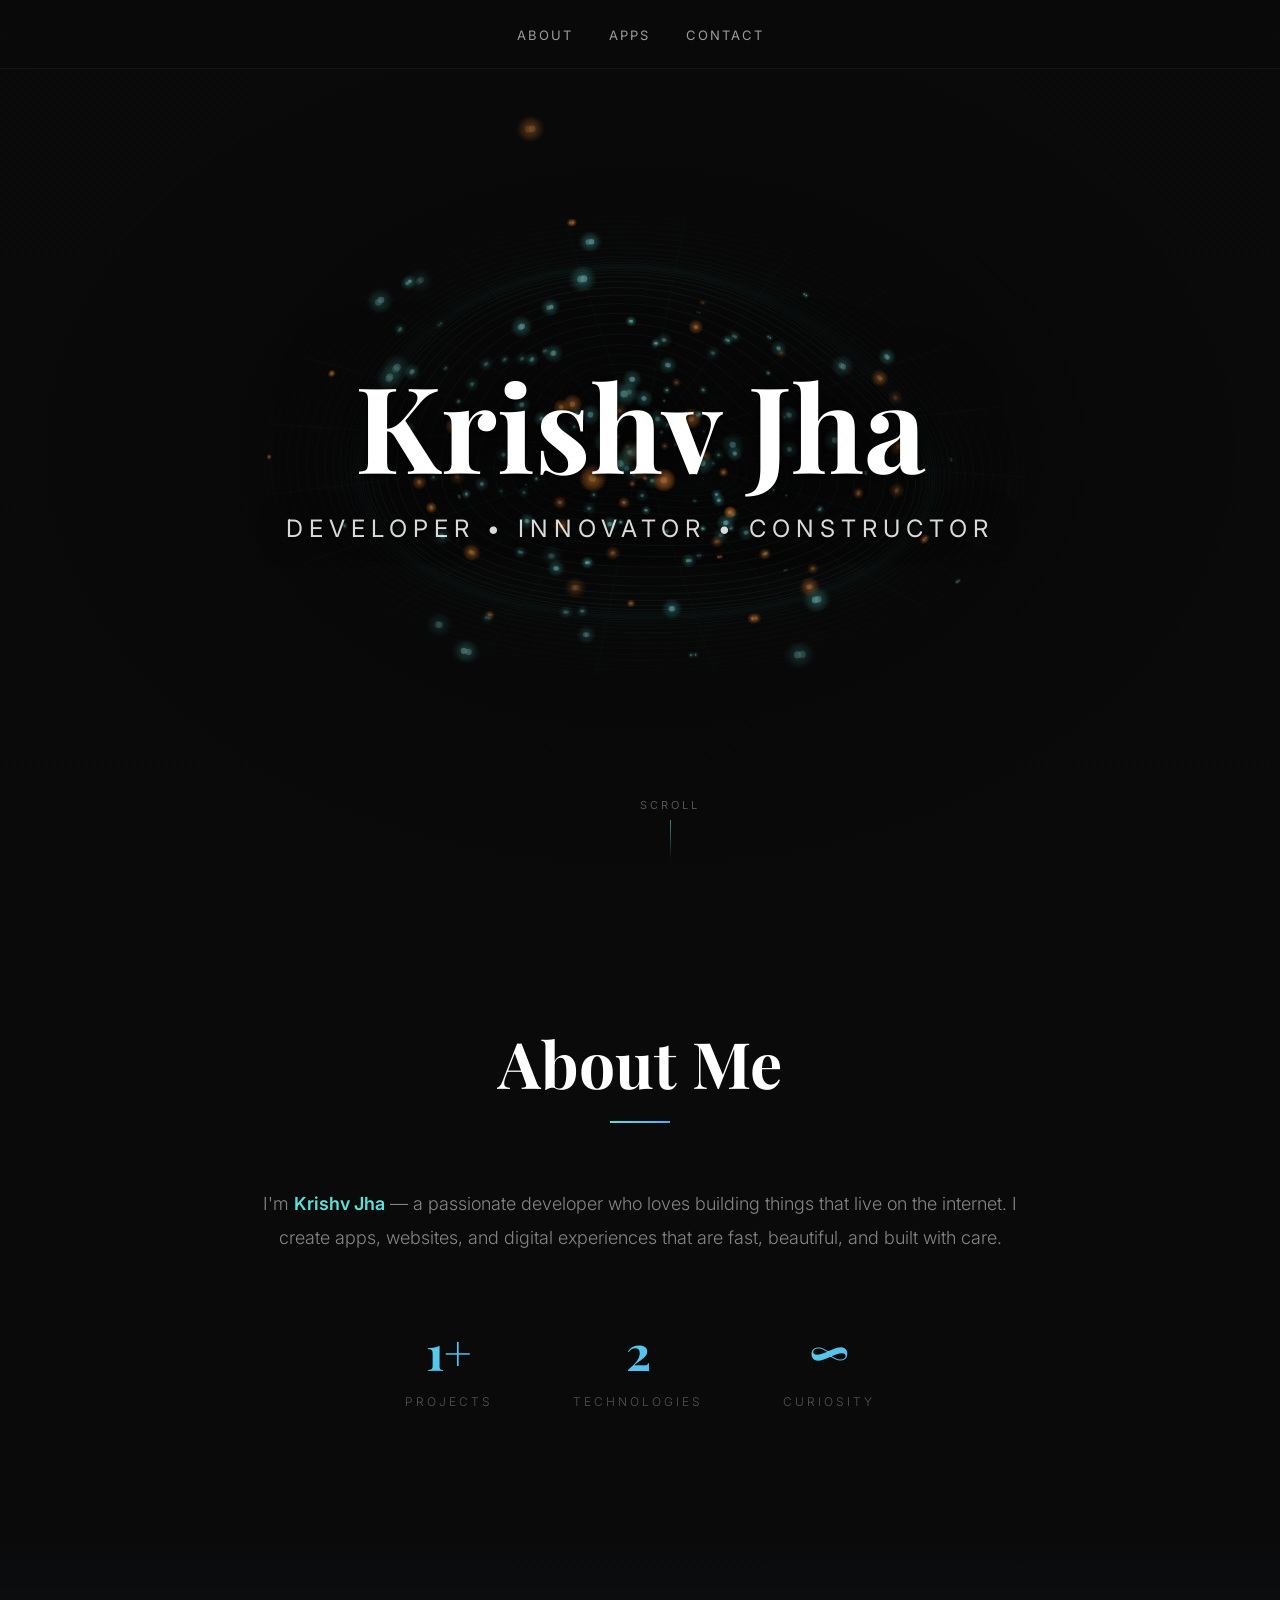
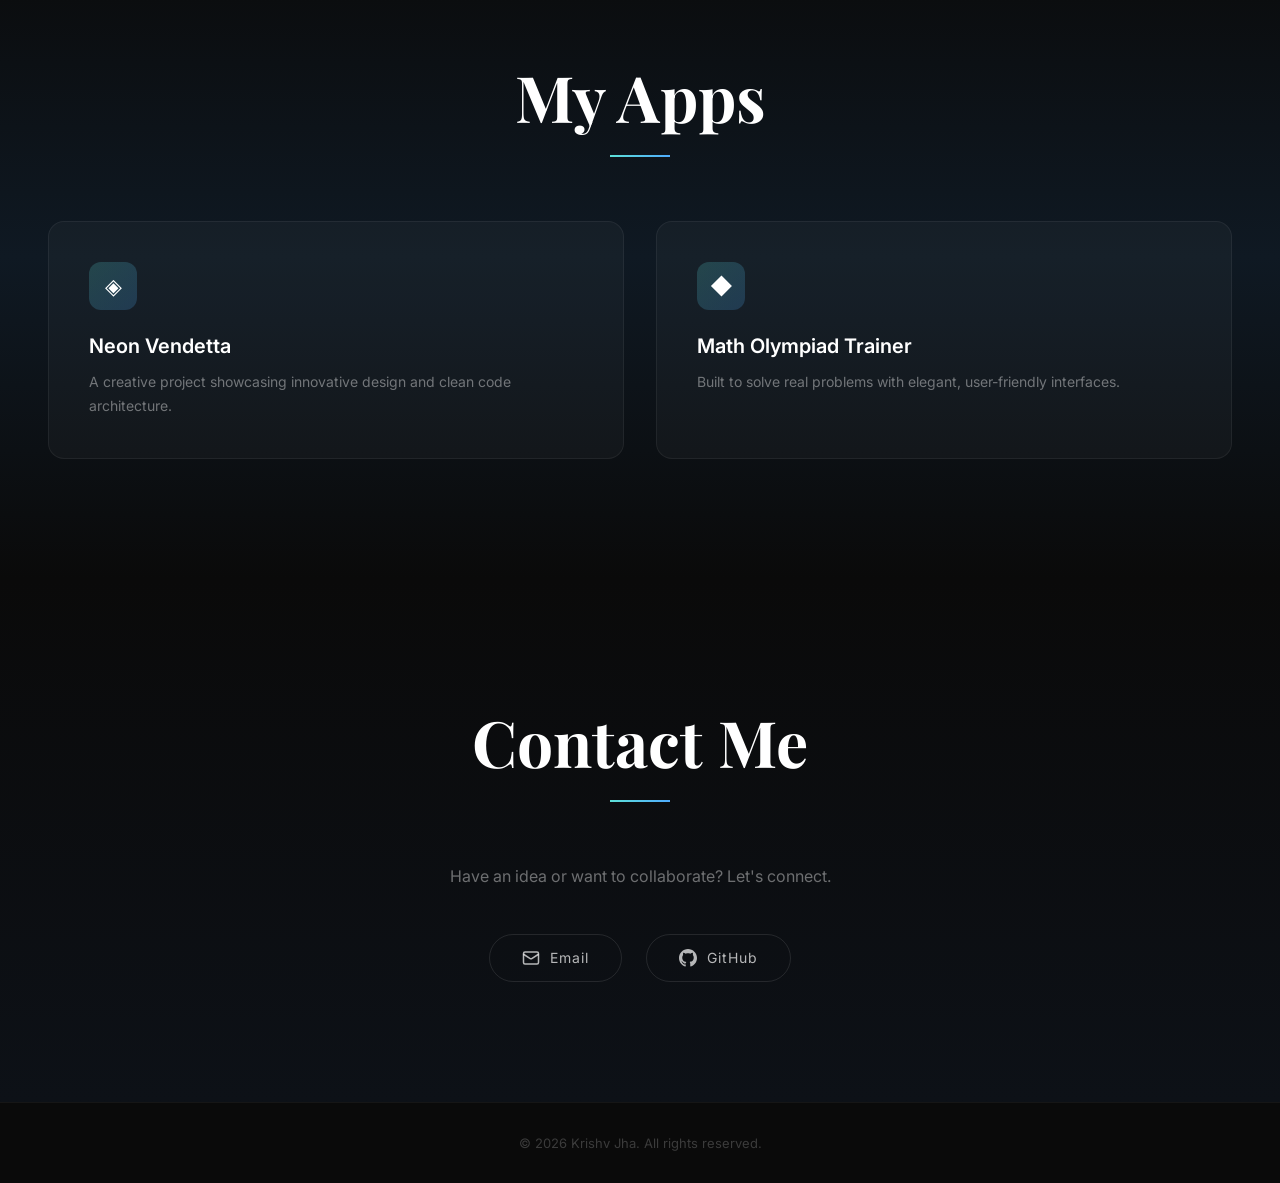
==== commit dbf56086: "Update index.html changed file name from index.html to trainer.html to avoid confusion" ====
--- a/index.html
+++ b/index.html
@@ -447,7 +447,7 @@
                     <h3>Neon Vendetta</h3>
                     <p>A creative project showcasing innovative design and clean code architecture.</p>
                 </a>
-                <a href="https://krishvjha.com/mot/index.html" class="app-card" style="text-decoration: none; color: inherit;">
+                <a href="https://krishvjha.com/mot/trainer.html" class="app-card" style="text-decoration: none; color: inherit;">
                     <div class="app-icon">&#9670;</div>
                     <h3>Math Olympiad Trainer</h3>
                     <p>Built to solve real problems with elegant, user-friendly interfaces.</p>
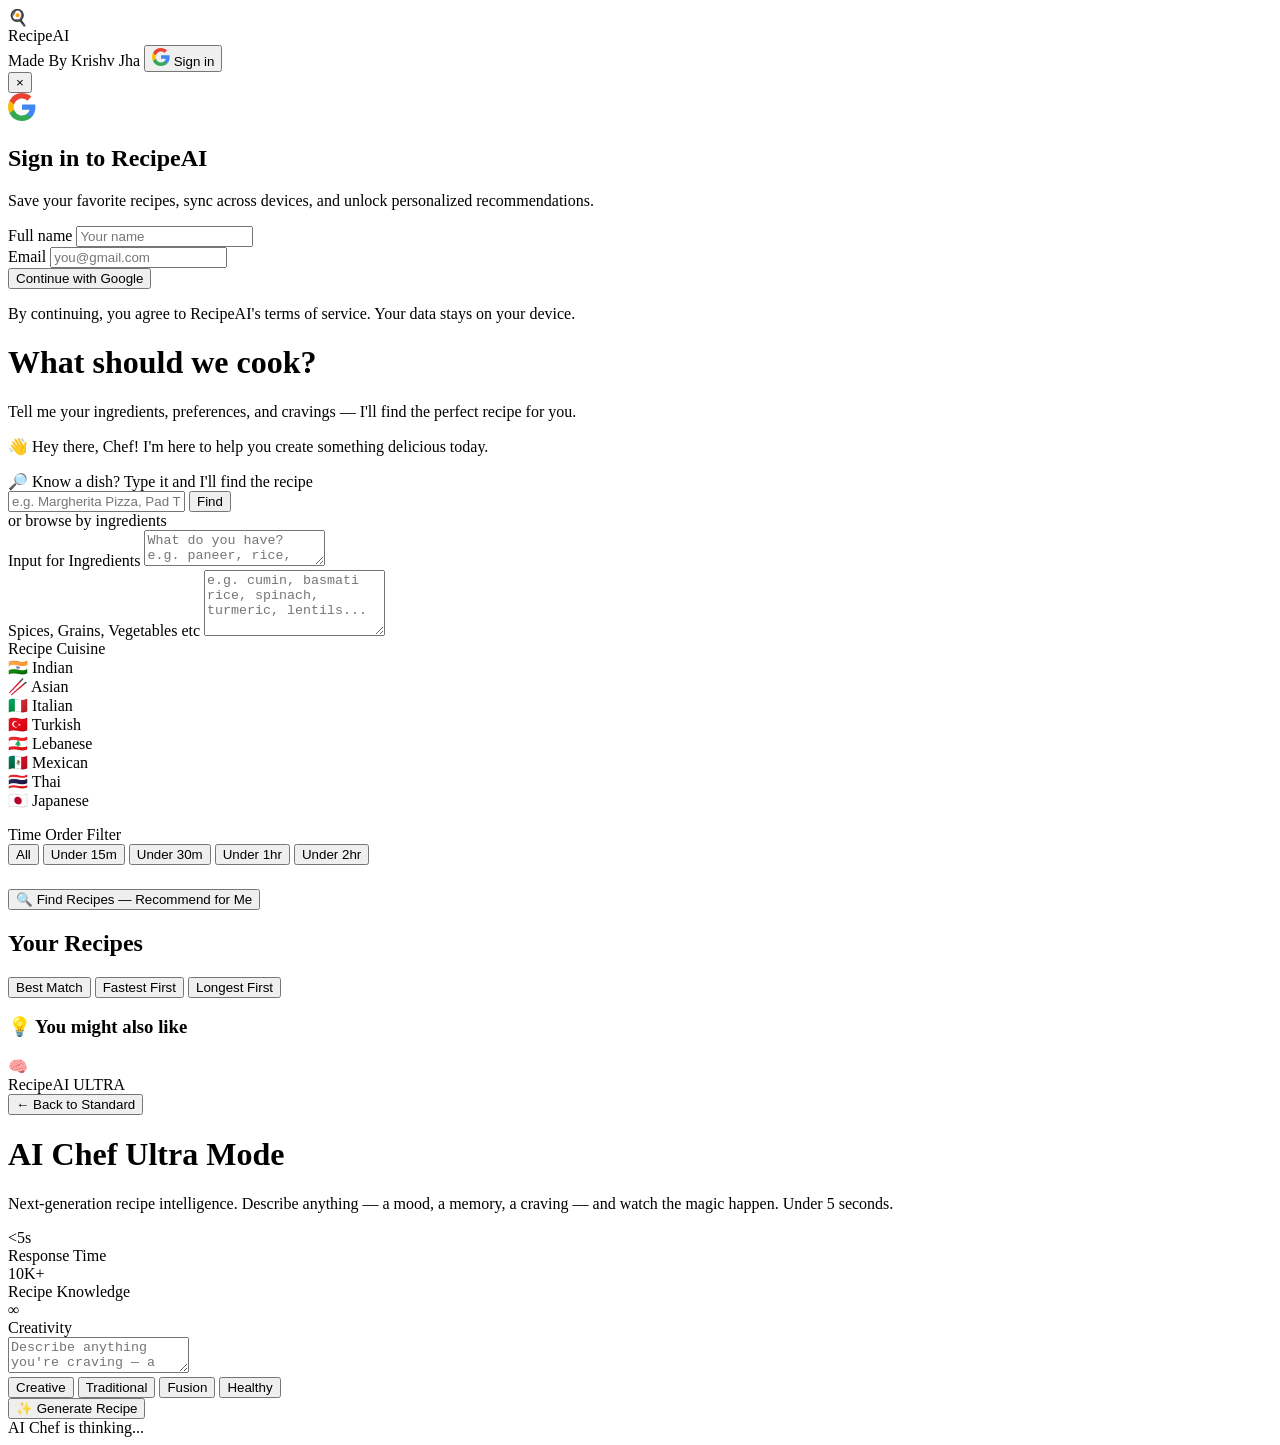
==== commit 3c77bb7f: "Add files via upload" ====
--- a/index.html
+++ b/index.html
@@ -3,695 +3,204 @@
 <head>
     <meta charset="UTF-8">
     <meta name="viewport" content="width=device-width, initial-scale=1.0">
-    <title>Krishv Jha</title>
-    <style>
-        @import url('https://fonts.googleapis.com/css2?family=Inter:wght@300;400;600;700&family=Playfair+Display:wght@400;600;700&display=swap');
-
-        * {
-            margin: 0;
-            padding: 0;
-            box-sizing: border-box;
-        }
-
-        html {
-            scroll-behavior: smooth;
-        }
-
-        body {
-            background: #0a0a0a;
-            color: #fff;
-            font-family: 'Inter', sans-serif;
-            overflow-x: hidden;
-        }
-
-        /* Navigation */
-        nav {
-            position: fixed;
-            top: 0;
-            width: 100%;
-            z-index: 100;
-            padding: 24px 48px;
-            display: flex;
-            justify-content: space-between;
-            align-items: center;
-            background: rgba(10, 10, 10, 0.6);
-            backdrop-filter: blur(20px);
-            -webkit-backdrop-filter: blur(20px);
-            border-bottom: 1px solid rgba(255, 255, 255, 0.05);
-            transition: background 0.3s;
-        }
-
-        .logo {
-            font-family: 'Inter', sans-serif;
-            font-weight: 700;
-            font-size: 14px;
-            letter-spacing: 6px;
-            text-transform: uppercase;
-            color: #fff;
-        }
-
-        .nav-links {
-            display: flex;
-            gap: 36px;
-            list-style: none;
-        }
-
-        .nav-links a {
-            color: rgba(255, 255, 255, 0.6);
-            text-decoration: none;
-            font-size: 13px;
-            letter-spacing: 2px;
-            text-transform: uppercase;
-            transition: color 0.3s;
-        }
-
-        .nav-links a:hover {
-            color: #5de0d8;
-        }
-
-        /* Hero Section */
-        .hero {
-            position: relative;
-            height: 100vh;
-            display: flex;
-            align-items: center;
-            justify-content: center;
-            overflow: hidden;
-        }
-
-        #hero-canvas {
-            position: absolute;
-            top: 0;
-            left: 0;
-            width: 100%;
-            height: 100%;
-            z-index: 1;
-        }
-
-        .hero-overlay {
-            position: absolute;
-            top: 0;
-            left: 0;
-            width: 100%;
-            height: 100%;
-            background: radial-gradient(ellipse at center, rgba(0, 0, 0, 0.3) 0%, rgba(10, 10, 10, 0.6) 70%);
-            z-index: 2;
-        }
-
-        .hero-content {
-            position: relative;
-            z-index: 3;
-            text-align: center;
-        }
-
-        .hero-content h1 {
-            font-family: 'Playfair Display', serif;
-            font-size: clamp(56px, 10vw, 120px);
-            font-weight: 700;
-            line-height: 1.1;
-            margin-bottom: 24px;
-            opacity: 0;
-            transform: translateY(30px);
-            animation: fadeUp 1s ease forwards 0.5s;
-            color: #ffffff;
-            text-shadow: 0 0 40px rgba(0, 0, 0, 0.8), 0 0 80px rgba(0, 0, 0, 0.5), 0 2px 4px rgba(0, 0, 0, 0.9);
-        }
-
-        .hero-content h1 span {
-            color: #ffffff;
-            -webkit-text-fill-color: #ffffff;
-        }
-
-        .hero-subtitle {
-            font-size: clamp(18px, 2.5vw, 24px);
-            font-weight: 400;
-            color: rgba(255, 255, 255, 0.85);
-            letter-spacing: 6px;
-            text-transform: uppercase;
-            opacity: 0;
-            transform: translateY(20px);
-            animation: fadeUp 1s ease forwards 0.8s;
-            text-shadow: 0 0 30px rgba(0, 0, 0, 0.8), 0 2px 4px rgba(0, 0, 0, 0.9);
-        }
-
-        .scroll-indicator {
-            position: absolute;
-            bottom: 40px;
-            left: 50%;
-            transform: translateX(-50%);
-            z-index: 3;
-            display: flex;
-            flex-direction: column;
-            align-items: center;
-            gap: 8px;
-            opacity: 0;
-            animation: fadeUp 1s ease forwards 1.2s;
-        }
-
-        .scroll-indicator span {
-            font-size: 11px;
-            letter-spacing: 3px;
-            text-transform: uppercase;
-            color: rgba(255, 255, 255, 0.3);
-        }
-
-        .scroll-line {
-            width: 1px;
-            height: 40px;
-            background: linear-gradient(to bottom, rgba(93, 224, 216, 0.6), transparent);
-            animation: scrollPulse 2s ease infinite;
-        }
-
-        /* Section Styles */
-        section {
-            padding: 120px 48px;
-            position: relative;
-        }
-
-        .section-title {
-            font-family: 'Playfair Display', serif;
-            font-size: clamp(36px, 5vw, 64px);
-            text-align: center;
-            margin-bottom: 16px;
-        }
-
-        .section-divider {
-            width: 60px;
-            height: 2px;
-            background: linear-gradient(90deg, #5de0d8, #4facfe);
-            margin: 0 auto 64px;
-        }
-
-        /* Apps Section */
-        .apps-section {
-            background: linear-gradient(180deg, #0a0a0a 0%, #0f1923 50%, #0a0a0a 100%);
-        }
-
-        .apps-grid {
-            display: grid;
-            grid-template-columns: repeat(auto-fit, minmax(300px, 1fr));
-            gap: 32px;
-            max-width: 1200px;
-            margin: 0 auto;
-        }
-
-        .app-card {
-            background: rgba(255, 255, 255, 0.03);
-            border: 1px solid rgba(255, 255, 255, 0.06);
-            border-radius: 16px;
-            padding: 40px;
-            transition: all 0.4s ease;
-            position: relative;
-            overflow: hidden;
-        }
-
-        .app-card::before {
-            content: '';
-            position: absolute;
-            top: 0;
-            left: 0;
-            right: 0;
-            height: 2px;
-            background: linear-gradient(90deg, transparent, #5de0d8, #4facfe, transparent);
-            opacity: 0;
-            transition: opacity 0.4s;
-        }
-
-        .app-card:hover {
-            transform: translateY(-4px);
-            border-color: rgba(93, 224, 216, 0.2);
-            background: rgba(255, 255, 255, 0.05);
-        }
-
-        .app-card:hover::before {
-            opacity: 1;
-        }
-
-        .app-icon {
-            width: 48px;
-            height: 48px;
-            border-radius: 12px;
-            background: linear-gradient(135deg, rgba(93, 224, 216, 0.2), rgba(79, 172, 254, 0.2));
-            display: flex;
-            align-items: center;
-            justify-content: center;
-            margin-bottom: 24px;
-            font-size: 22px;
-        }
-
-        .app-card h3 {
-            font-size: 20px;
-            font-weight: 600;
-            margin-bottom: 12px;
-        }
-
-        .app-card p {
-            color: rgba(255, 255, 255, 0.4);
-            font-size: 14px;
-            line-height: 1.7;
-        }
-
-        /* About Section */
-        .about-section {
-            background: #0a0a0a;
-        }
-
-        .about-content {
-            max-width: 800px;
-            margin: 0 auto;
-            text-align: center;
-        }
-
-        .about-content p {
-            font-size: 18px;
-            line-height: 1.9;
-            color: rgba(255, 255, 255, 0.5);
-            font-weight: 300;
-        }
-
-        .about-content p strong {
-            color: #5de0d8;
-            font-weight: 600;
-        }
-
-        .stats {
-            display: flex;
-            justify-content: center;
-            gap: 80px;
-            margin-top: 64px;
-        }
-
-        .stat h3 {
-            font-family: 'Playfair Display', serif;
-            font-size: 48px;
-            background: linear-gradient(135deg, #5de0d8, #4facfe);
-            -webkit-background-clip: text;
-            -webkit-text-fill-color: transparent;
-            background-clip: text;
-        }
-
-        .stat p {
-            font-size: 12px;
-            letter-spacing: 3px;
-            text-transform: uppercase;
-            color: rgba(255, 255, 255, 0.3);
-            margin-top: 8px;
-        }
-
-        /* Contact Section */
-        .contact-section {
-            background: linear-gradient(180deg, #0a0a0a, #0d1117);
-            text-align: center;
-        }
-
-        .contact-links {
-            display: flex;
-            justify-content: center;
-            gap: 24px;
-            margin-top: 48px;
-            flex-wrap: wrap;
-        }
-
-        .contact-link {
-            display: inline-flex;
-            align-items: center;
-            gap: 10px;
-            padding: 14px 32px;
-            border: 1px solid rgba(255, 255, 255, 0.1);
-            border-radius: 50px;
-            color: rgba(255, 255, 255, 0.7);
-            text-decoration: none;
-            font-size: 14px;
-            letter-spacing: 1px;
-            transition: all 0.3s;
-        }
-
-        .contact-link:hover {
-            border-color: #5de0d8;
-            color: #5de0d8;
-            background: rgba(93, 224, 216, 0.05);
-        }
-
-        /* Footer */
-        footer {
-            padding: 32px 48px;
-            text-align: center;
-            border-top: 1px solid rgba(255, 255, 255, 0.05);
-            color: rgba(255, 255, 255, 0.2);
-            font-size: 13px;
-        }
-
-        /* Animations */
-        @keyframes fadeUp {
-            to {
-                opacity: 1;
-                transform: translateY(0);
-            }
-        }
-
-        @keyframes scrollPulse {
-            0%, 100% { opacity: 0.3; transform: scaleY(1); }
-            50% { opacity: 1; transform: scaleY(1.2); }
-        }
-
-        /* Scroll-triggered fade-in */
-        .reveal {
-            opacity: 0;
-            transform: translateY(40px);
-            transition: opacity 0.8s ease, transform 0.8s ease;
-        }
-
-        .reveal.visible {
-            opacity: 1;
-            transform: translateY(0);
-        }
-
-        /* Responsive */
-        @media (max-width: 768px) {
-            nav {
-                padding: 16px 24px;
-            }
-
-            .nav-links {
-                display: none;
-            }
-
-            section {
-                padding: 80px 24px;
-            }
-
-            .stats {
-                flex-direction: column;
-                gap: 40px;
-            }
-
-            .apps-grid {
-                grid-template-columns: 1fr;
-            }
-        }
-    </style>
+    <title>RecipeAI — Smart Recipe Recommender</title>
+    <link rel="preconnect" href="https://fonts.googleapis.com">
+    <link href="https://fonts.googleapis.com/css2?family=Inter:wght@300;400;500;600;700;800;900&family=Playfair+Display:wght@400;600;700&display=swap" rel="stylesheet">
+    <link rel="stylesheet" href="css/styles.css">
 </head>
 <body>
+    <div class="bg-grid"></div>
+    <div class="bg-orbs">
+        <div class="orb orb-1"></div>
+        <div class="orb orb-2"></div>
+        <div class="orb orb-3"></div>
+    </div>
     <nav>
-        <ul class="nav-links" style="width: 100%; justify-content: center;">
-            <li><a href="#about">About</a></li>
-            <li><a href="#apps">Apps</a></li>
-            <li><a href="#contact">Contact</a></li>
-        </ul>
+        <div class="logo" id="logo" title="Click me 3 times...">
+            <div class="logo-icon">🍳</div>
+            Recipe<span>AI</span>
+        </div>
+        <div class="nav-right">
+            <span class="nav-badge">Made By Krishv Jha</span>
+            <button class="google-signin-btn" id="googleSignInBtn" onclick="openGoogleSignIn()">
+                <svg width="18" height="18" viewBox="0 0 18 18" xmlns="http://www.w3.org/2000/svg"><path d="M17.64 9.2c0-.637-.057-1.251-.164-1.84H9v3.481h4.844a4.14 4.14 0 0 1-1.796 2.716v2.259h2.908c1.702-1.567 2.684-3.875 2.684-6.615z" fill="#4285F4"/><path d="M9 18c2.43 0 4.467-.806 5.956-2.18l-2.908-2.259c-.806.54-1.837.86-3.048.86-2.344 0-4.328-1.584-5.036-3.711H.957v2.332A8.997 8.997 0 0 0 9 18z" fill="#34A853"/><path d="M3.964 10.71A5.41 5.41 0 0 1 3.682 9c0-.593.102-1.17.282-1.71V4.958H.957A8.996 8.996 0 0 0 0 9c0 1.452.348 2.827.957 4.042l3.007-2.332z" fill="#FBBC05"/><path d="M9 3.58c1.321 0 2.508.454 3.44 1.345l2.582-2.58C13.463.891 11.426 0 9 0A8.997 8.997 0 0 0 .957 4.958L3.964 7.29C4.672 5.163 6.656 3.58 9 3.58z" fill="#EA4335"/></svg>
+                <span>Sign in</span>
+            </button>
+            <div class="user-pill" id="userPill" style="display:none;" onclick="openUserMenu()">
+                <img id="userAvatar" alt="" />
+                <span id="userName"></span>
+            </div>
+        </div>
     </nav>
 
-    <section class="hero">
-        <canvas id="hero-canvas"></canvas>
-        <div class="hero-overlay"></div>
-        <div class="hero-content">
-            <h1><span>Krishv Jha</span></h1>
-            <p class="hero-subtitle">Developer &bull; Innovator &bull; Constructor</p>
-        </div>
-        <div class="scroll-indicator">
-            <span>Scroll</span>
-            <div class="scroll-line"></div>
-        </div>
-    </section>
+    <!-- Google Sign In Modal -->
+    <div class="auth-modal" id="authModal" onclick="if(event.target===this)closeGoogleSignIn()">
+        <div class="auth-card">
+            <button class="auth-close" onclick="closeGoogleSignIn()">×</button>
+            <div class="auth-google-logo">
+                <svg width="28" height="28" viewBox="0 0 18 18" xmlns="http://www.w3.org/2000/svg"><path d="M17.64 9.2c0-.637-.057-1.251-.164-1.84H9v3.481h4.844a4.14 4.14 0 0 1-1.796 2.716v2.259h2.908c1.702-1.567 2.684-3.875 2.684-6.615z" fill="#4285F4"/><path d="M9 18c2.43 0 4.467-.806 5.956-2.18l-2.908-2.259c-.806.54-1.837.86-3.048.86-2.344 0-4.328-1.584-5.036-3.711H.957v2.332A8.997 8.997 0 0 0 9 18z" fill="#34A853"/><path d="M3.964 10.71A5.41 5.41 0 0 1 3.682 9c0-.593.102-1.17.282-1.71V4.958H.957A8.996 8.996 0 0 0 0 9c0 1.452.348 2.827.957 4.042l3.007-2.332z" fill="#FBBC05"/><path d="M9 3.58c1.321 0 2.508.454 3.44 1.345l2.582-2.58C13.463.891 11.426 0 9 0A8.997 8.997 0 0 0 .957 4.958L3.964 7.29C4.672 5.163 6.656 3.58 9 3.58z" fill="#EA4335"/></svg>
+            </div>
+            <h2 class="auth-title">Sign in to RecipeAI</h2>
+            <p class="auth-sub">Save your favorite recipes, sync across devices, and unlock personalized recommendations.</p>
+            <form class="auth-form" id="authForm" onsubmit="event.preventDefault();completeGoogleSignIn();">
+                <div class="auth-field">
+                    <label>Full name</label>
+                    <input type="text" id="authName" placeholder="Your name" required>
+                </div>
+                <div class="auth-field">
+                    <label>Email</label>
+                    <input type="email" id="authEmail" placeholder="you@gmail.com" required>
+                </div>
+                <button type="submit" class="auth-submit">Continue with Google</button>
+            </form>
+            <p class="auth-footer">By continuing, you agree to RecipeAI's terms of service. Your data stays on your device.</p>
+        </div>
+    </div>
 
-    <section class="about-section" id="about">
-        <div class="reveal">
-            <h2 class="section-title">About Me</h2>
-            <div class="section-divider"></div>
-            <div class="about-content">
-                <p>I'm <strong>Krishv Jha</strong> — a passionate developer who loves building things that live on the internet. I create apps, websites, and digital experiences that are fast, beautiful, and built with care.</p>
-                <div class="stats">
-                    <div class="stat">
-                        <h3>1+</h3>
-                        <p>Projects</p>
-                    </div>
-                    <div class="stat">
-                        <h3>2</h3>
-                        <p>Technologies</p>
-                    </div>
-                    <div class="stat">
-                        <h3>&infin;</h3>
-                        <p>Curiosity</p>
-                    </div>
-                </div>
-            </div>
-        </div>
-    </section>
-
-    <section class="apps-section" id="apps">
-        <div class="reveal">
-            <h2 class="section-title">My Apps</h2>
-            <div class="section-divider"></div>
-            <div class="apps-grid">
-                <a href="https://krishvjha.com/neon/index.html" class="app-card" style="text-decoration: none; color: inherit;">
-                    <div class="app-icon">&#9672;</div>
-                    <h3>Neon Vendetta</h3>
-                    <p>A creative project showcasing innovative design and clean code architecture.</p>
-                </a>
-                <a href="https://krishvjha.com/mot/trainer.html" class="app-card" style="text-decoration: none; color: inherit;">
-                    <div class="app-icon">&#9670;</div>
-                    <h3>Math Olympiad Trainer</h3>
-                    <p>Built to solve real problems with elegant, user-friendly interfaces.</p>
-                </a>
-            </div>
-        </div>
-    </section>
-
-    <section class="contact-section" id="contact">
-        <div class="reveal">
-            <h2 class="section-title">Contact Me</h2>
-            <div class="section-divider"></div>
-            <p style="color: rgba(255,255,255,0.4); font-size: 16px; max-width: 500px; margin: 0 auto;">Have an idea or want to collaborate? Let's connect.</p>
-            <div class="contact-links">
-                <a href="mailto:krishv.jha.34@seoulforeign.org" class="contact-link">
-                    <svg width="18" height="18" viewBox="0 0 24 24" fill="none" stroke="currentColor" stroke-width="2"><rect x="2" y="4" width="20" height="16" rx="2"/><path d="m22 7-8.97 5.7a1.94 1.94 0 0 1-2.06 0L2 7"/></svg>
-                    Email
-                </a>
-                <a href="https://github.com/krishvjha" class="contact-link" target="_blank">
-                    <svg width="18" height="18" viewBox="0 0 24 24" fill="currentColor"><path d="M12 0c-6.626 0-12 5.373-12 12 0 5.302 3.438 9.8 8.207 11.387.599.111.793-.261.793-.577v-2.234c-3.338.726-4.033-1.416-4.033-1.416-.546-1.387-1.333-1.756-1.333-1.756-1.089-.745.083-.729.083-.729 1.205.084 1.839 1.237 1.839 1.237 1.07 1.834 2.807 1.304 3.492.997.107-.775.418-1.305.762-1.604-2.665-.305-5.467-1.334-5.467-5.931 0-1.311.469-2.381 1.236-3.221-.124-.303-.535-1.524.117-3.176 0 0 1.008-.322 3.301 1.23.957-.266 1.983-.399 3.003-.404 1.02.005 2.047.138 3.006.404 2.291-1.552 3.297-1.23 3.297-1.23.653 1.653.242 2.874.118 3.176.77.84 1.235 1.911 1.235 3.221 0 4.609-2.807 5.624-5.479 5.921.43.372.823 1.102.823 2.222v3.293c0 .319.192.694.801.576 4.765-1.589 8.199-6.086 8.199-11.386 0-6.627-5.373-12-12-12z"/></svg>
-                    GitHub
-                </a>
-            </div>
-        </div>
-    </section>
-
-    <footer>
-        &copy; 2026 Krishv Jha. All rights reserved.
-    </footer>
-
-    <script>
-        // ========== 3D Wireframe Vortex Canvas ==========
-        const canvas = document.getElementById('hero-canvas');
-        const ctx = canvas.getContext('2d');
-        let width, height;
-        let mouse = { x: 0, y: 0 };
-
-        function resize() {
-            width = canvas.width = window.innerWidth;
-            height = canvas.height = window.innerHeight;
-        }
-        resize();
-        window.addEventListener('resize', resize);
-
-        document.addEventListener('mousemove', (e) => {
-            mouse.x = (e.clientX / width - 0.5) * 2;
-            mouse.y = (e.clientY / height - 0.5) * 2;
-        });
-
-        // Particles for the mesh
-        class Particle {
-            constructor() {
-                this.reset();
-            }
-
-            reset() {
-                this.angle = Math.random() * Math.PI * 2;
-                this.radius = 50 + Math.random() * 300;
-                this.z = Math.random() * 600 - 300;
-                this.speed = 0.002 + Math.random() * 0.008;
-                this.drift = (Math.random() - 0.5) * 0.5;
-                this.size = Math.random() * 2.5 + 0.5;
-                this.opacity = Math.random() * 0.6 + 0.2;
-                this.hue = Math.random() > 0.7 ? 20 : 175; // orange or teal
-            }
-
-            update() {
-                this.angle += this.speed;
-                this.z += this.drift;
-                if (this.z > 300 || this.z < -300) this.drift *= -1;
-            }
-
-            project() {
-                const perspective = 800;
-                const scale = perspective / (perspective + this.z);
-                const x = Math.cos(this.angle) * this.radius * scale + width / 2;
-                const y = Math.sin(this.angle) * this.radius * scale * 0.6 + height / 2;
-                return { x, y, scale };
-            }
-        }
-
-        // Grid rings for wireframe effect
-        const rings = [];
-        const ringCount = 40;
-        const segmentsPerRing = 60;
-
-        for (let i = 0; i < ringCount; i++) {
-            const ring = [];
-            const baseRadius = 40 + i * 12;
-            const z = (i - ringCount / 2) * 15;
-            for (let j = 0; j < segmentsPerRing; j++) {
-                const angle = (j / segmentsPerRing) * Math.PI * 2;
-                ring.push({ angle, baseRadius, z, noise: Math.random() * 20 });
-            }
-            rings.push(ring);
-        }
-
-        // Floating particles
-        const particles = [];
-        for (let i = 0; i < 200; i++) {
-            particles.push(new Particle());
-        }
-
-        let time = 0;
-
-        function getWarpedRadius(baseRadius, angle, z, t) {
-            const warp = Math.sin(angle * 3 + t * 0.5) * 15 +
-                         Math.cos(z * 0.02 + t * 0.3) * 20 +
-                         Math.sin(angle * 2 - t * 0.7) * 10;
-            // Create vortex hole in center
-            const holeFactor = Math.max(0, 1 - Math.exp(-baseRadius * 0.008));
-            return baseRadius * holeFactor + warp;
-        }
-
-        function projectPoint(angle, radius, z) {
-            const perspective = 800;
-            const rotX = mouse.y * 0.3;
-            const rotY = mouse.x * 0.3;
-
-            let x3d = Math.cos(angle) * radius;
-            let y3d = Math.sin(angle) * radius * 0.6;
-            let z3d = z;
-
-            // Apply mouse rotation
-            const cosRY = Math.cos(rotY * 0.1);
-            const sinRY = Math.sin(rotY * 0.1);
-            const tempX = x3d * cosRY - z3d * sinRY;
-            z3d = x3d * sinRY + z3d * cosRY;
-            x3d = tempX;
-
-            const cosRX = Math.cos(rotX * 0.1);
-            const sinRX = Math.sin(rotX * 0.1);
-            const tempY = y3d * cosRX - z3d * sinRX;
-            z3d = y3d * sinRX + z3d * cosRX;
-            y3d = tempY;
-
-            const scale = perspective / (perspective + z3d);
-            return {
-                x: x3d * scale + width / 2,
-                y: y3d * scale + height / 2,
-                scale,
-                z: z3d
-            };
-        }
-
-        function draw() {
-            ctx.fillStyle = 'rgba(10, 10, 10, 0.15)';
-            ctx.fillRect(0, 0, width, height);
-
-            time += 0.016;
-
-            // Draw wireframe rings
-            for (let i = 0; i < rings.length; i++) {
-                const ring = rings[i];
-                ctx.beginPath();
-                for (let j = 0; j <= segmentsPerRing; j++) {
-                    const seg = ring[j % segmentsPerRing];
-                    const a = seg.angle + time * 0.2;
-                    const r = getWarpedRadius(seg.baseRadius, a, seg.z, time);
-                    const pt = projectPoint(a, r, seg.z);
-
-                    if (j === 0) ctx.moveTo(pt.x, pt.y);
-                    else ctx.lineTo(pt.x, pt.y);
-                }
-                const alpha = Math.max(0.02, 0.12 - Math.abs(i - ringCount / 2) * 0.005);
-                ctx.strokeStyle = `rgba(93, 224, 216, ${alpha})`;
-                ctx.lineWidth = 0.5;
-                ctx.stroke();
-            }
-
-            // Draw longitudinal lines
-            for (let j = 0; j < segmentsPerRing; j += 3) {
-                ctx.beginPath();
-                for (let i = 0; i < rings.length; i++) {
-                    const seg = rings[i][j];
-                    const a = seg.angle + time * 0.2;
-                    const r = getWarpedRadius(seg.baseRadius, a, seg.z, time);
-                    const pt = projectPoint(a, r, seg.z);
-
-                    if (i === 0) ctx.moveTo(pt.x, pt.y);
-                    else ctx.lineTo(pt.x, pt.y);
-                }
-                ctx.strokeStyle = 'rgba(93, 224, 216, 0.06)';
-                ctx.lineWidth = 0.5;
-                ctx.stroke();
-            }
-
-            // Draw particles
-            for (const p of particles) {
-                p.update();
-                const angle = p.angle + time * 0.2;
-                const r = getWarpedRadius(p.radius, angle, p.z, time);
-                const pt = projectPoint(angle, r, p.z);
-
-                const glow = ctx.createRadialGradient(pt.x, pt.y, 0, pt.x, pt.y, p.size * pt.scale * 4);
-                const color = p.hue === 20
-                    ? `rgba(255, 140, 50, ${p.opacity * pt.scale})`
-                    : `rgba(93, 224, 216, ${p.opacity * pt.scale * 0.5})`;
-                const colorT = p.hue === 20
-                    ? 'rgba(255, 140, 50, 0)'
-                    : 'rgba(93, 224, 216, 0)';
-
-                glow.addColorStop(0, color);
-                glow.addColorStop(1, colorT);
-                ctx.fillStyle = glow;
-                ctx.beginPath();
-                ctx.arc(pt.x, pt.y, p.size * pt.scale * 4, 0, Math.PI * 2);
-                ctx.fill();
-
-                // Core dot
-                ctx.fillStyle = p.hue === 20
-                    ? `rgba(255, 180, 100, ${p.opacity * pt.scale})`
-                    : `rgba(150, 240, 235, ${p.opacity * pt.scale})`;
-                ctx.beginPath();
-                ctx.arc(pt.x, pt.y, p.size * pt.scale, 0, Math.PI * 2);
-                ctx.fill();
-            }
-
-            requestAnimationFrame(draw);
-        }
-
-        draw();
-
-        // ========== Scroll Reveal ==========
-        const reveals = document.querySelectorAll('.reveal');
-        const observer = new IntersectionObserver((entries) => {
-            entries.forEach(entry => {
-                if (entry.isIntersecting) {
-                    entry.target.classList.add('visible');
-                }
-            });
-        }, { threshold: 0.15 });
-
-        reveals.forEach(el => observer.observe(el));
-
-        // ========== Nav background on scroll ==========
-        window.addEventListener('scroll', () => {
-            const nav = document.querySelector('nav');
-            if (window.scrollY > 100) {
-                nav.style.background = 'rgba(10, 10, 10, 0.9)';
-            } else {
-                nav.style.background = 'rgba(10, 10, 10, 0.6)';
-            }
-        });
-    </script>
+    <!-- User Menu -->
+    <div class="user-menu" id="userMenu" style="display:none;">
+        <div class="user-menu-header">
+            <img id="userMenuAvatar" alt="" />
+            <div>
+                <div class="user-menu-name" id="userMenuName"></div>
+                <div class="user-menu-email" id="userMenuEmail"></div>
+            </div>
+        </div>
+        <button class="user-menu-item" onclick="signOut()">
+            <span>↪</span> Sign out
+        </button>
+    </div>
+    <div class="container">
+        <div class="input-section" id="inputSection">
+            <h1 class="hero-title">What should we cook?</h1>
+            <p class="hero-sub">Tell me your ingredients, preferences, and cravings — I'll find the perfect recipe for you.</p>
+            <p class="personality-msg">👋 Hey there, Chef! I'm here to help you create something delicious today.</p>
+            <div class="input-card">
+                <div class="input-row">
+                    <div class="input-group full">
+                        <label class="input-label">🔎 Know a dish? Type it and I'll find the recipe</label>
+                        <div class="recipe-lookup">
+                            <input type="text" class="input-field" id="recipeLookup" placeholder="e.g. Margherita Pizza, Pad Thai, Falafel..." autocomplete="off">
+                            <button class="lookup-btn" onclick="findRecipeByName()">Find</button>
+                        </div>
+                        <div class="lookup-suggestions" id="lookupSuggestions"></div>
+                    </div>
+                </div>
+                <div class="input-divider"><span>or browse by ingredients</span></div>
+                <div class="input-row">
+                    <div class="input-group full">
+                        <label class="input-label">Input for Ingredients</label>
+                        <textarea class="input-field" id="ingredients" placeholder="What do you have? e.g. paneer, rice, tomatoes, onions, garlic..."></textarea>
+                    </div>
+                </div>
+                <div class="input-row">
+                    <div class="input-group full">
+                        <label class="input-label">Spices, Grains, Vegetables etc</label>
+                        <textarea class="input-field" id="spicesGrains" placeholder="e.g. cumin, basmati rice, spinach, turmeric, lentils..." style="min-height:60px"></textarea>
+                    </div>
+                </div>
+                <div class="input-group" style="margin-bottom: 16px;">
+                    <label class="input-label">Recipe Cuisine</label>
+                    <div class="cuisine-tags" id="cuisineTags">
+                        <div class="cuisine-tag" data-cuisine="indian">🇮🇳 Indian</div>
+                        <div class="cuisine-tag" data-cuisine="asian">🥢 Asian</div>
+                        <div class="cuisine-tag" data-cuisine="italian">🇮🇹 Italian</div>
+                        <div class="cuisine-tag" data-cuisine="turkish">🇹🇷 Turkish</div>
+                        <div class="cuisine-tag" data-cuisine="lebanese">🇱🇧 Lebanese</div>
+                        <div class="cuisine-tag" data-cuisine="mexican">🇲🇽 Mexican</div>
+                        <div class="cuisine-tag" data-cuisine="thai">🇹🇭 Thai</div>
+                        <div class="cuisine-tag" data-cuisine="japanese">🇯🇵 Japanese</div>
+                    </div>
+                </div>
+                <div class="input-group" style="margin-bottom: 24px;">
+                    <label class="input-label">Time Order Filter</label>
+                    <div class="time-filter" id="timeFilter">
+                        <button class="time-btn active" data-time="all">All</button>
+                        <button class="time-btn" data-time="15">Under 15m</button>
+                        <button class="time-btn" data-time="30">Under 30m</button>
+                        <button class="time-btn" data-time="60">Under 1hr</button>
+                        <button class="time-btn" data-time="120">Under 2hr</button>
+                    </div>
+                </div>
+                <button class="submit-btn" id="submitBtn" onclick="findRecipes()">
+                    <span class="btn-text">🔍 Find Recipes — Recommend for Me</span>
+                    <div class="spinner"></div>
+                </button>
+            </div>
+        </div>
+        <div class="results-section" id="resultsSection">
+            <div class="results-header">
+                <h2 class="results-title" id="resultsTitle">Your Recipes</h2>
+                <span class="results-count" id="resultsCount"></span>
+            </div>
+            <div class="sort-bar">
+                <button class="sort-btn active" data-sort="relevance" onclick="sortResults('relevance')">Best Match</button>
+                <button class="sort-btn" data-sort="time-asc" onclick="sortResults('time-asc')">Fastest First</button>
+                <button class="sort-btn" data-sort="time-desc" onclick="sortResults('time-desc')">Longest First</button>
+            </div>
+            <div class="recipe-grid" id="recipeGrid"></div>
+            <div class="no-results" id="noResults" style="display:none;">
+                <div class="no-results-emoji">🤔</div>
+                <h3>No recipes found</h3>
+                <p>Try different ingredients or loosen your filters. I'm sure we can find something tasty!</p>
+            </div>
+            <div class="suggested-section" id="suggestedSection">
+                <h3 class="suggested-title">💡 You might also like</h3>
+                <div class="suggested-grid" id="suggestedGrid"></div>
+            </div>
+        </div>
+    </div>
+    <div class="ai-mode-overlay" id="aiOverlay">
+        <nav class="ai-nav">
+            <div class="ai-logo">
+                <div class="ai-logo-icon">🧠</div>
+                RecipeAI <span class="ai-badge">ULTRA</span>
+            </div>
+            <button class="ai-close" onclick="closeAIMode()">← Back to Standard</button>
+        </nav>
+        <div class="ai-container">
+            <div class="ai-hero">
+                <h1>AI Chef Ultra Mode</h1>
+                <p>Next-generation recipe intelligence. Describe anything — a mood, a memory, a craving — and watch the magic happen. Under 5 seconds.</p>
+                <div class="ai-stats">
+                    <div class="ai-stat">
+                        <div class="ai-stat-val">&lt;5s</div>
+                        <div class="ai-stat-label">Response Time</div>
+                    </div>
+                    <div class="ai-stat">
+                        <div class="ai-stat-val">10K+</div>
+                        <div class="ai-stat-label">Recipe Knowledge</div>
+                    </div>
+                    <div class="ai-stat">
+                        <div class="ai-stat-val">∞</div>
+                        <div class="ai-stat-label">Creativity</div>
+                    </div>
+                </div>
+            </div>
+            <div class="ai-input-area">
+                <textarea class="ai-prompt-field" id="aiPrompt" placeholder="Describe anything you're craving — a mood, a memory, a flavor, a craving..."></textarea>
+                <div class="ai-controls">
+                    <div class="ai-options">
+                        <button class="ai-option active" data-style="creative" onclick="setAIStyle(this)">Creative</button>
+                        <button class="ai-option" data-style="traditional" onclick="setAIStyle(this)">Traditional</button>
+                        <button class="ai-option" data-style="fusion" onclick="setAIStyle(this)">Fusion</button>
+                        <button class="ai-option" data-style="healthy" onclick="setAIStyle(this)">Healthy</button>
+                    </div>
+                    <button class="ai-generate-btn" id="aiGenBtn" onclick="generateAIRecipe()">
+                        <span class="ai-btn-text">✨ Generate Recipe</span>
+                        <div class="spinner"></div>
+                    </button>
+                </div>
+            </div>
+            <div class="ai-typing-indicator" id="aiTyping">
+                <div class="typing-dots"><span></span><span></span><span></span></div>
+                <span>AI Chef is thinking...</span>
+            </div>
+            <div class="ai-result" id="aiResult"></div>
+        </div>
+    </div>
+    <div class="toast" id="toast"></div>
+    <script src="js/data.js"></script>
+    <script src="js/app.js"></script>
 </body>
 </html>
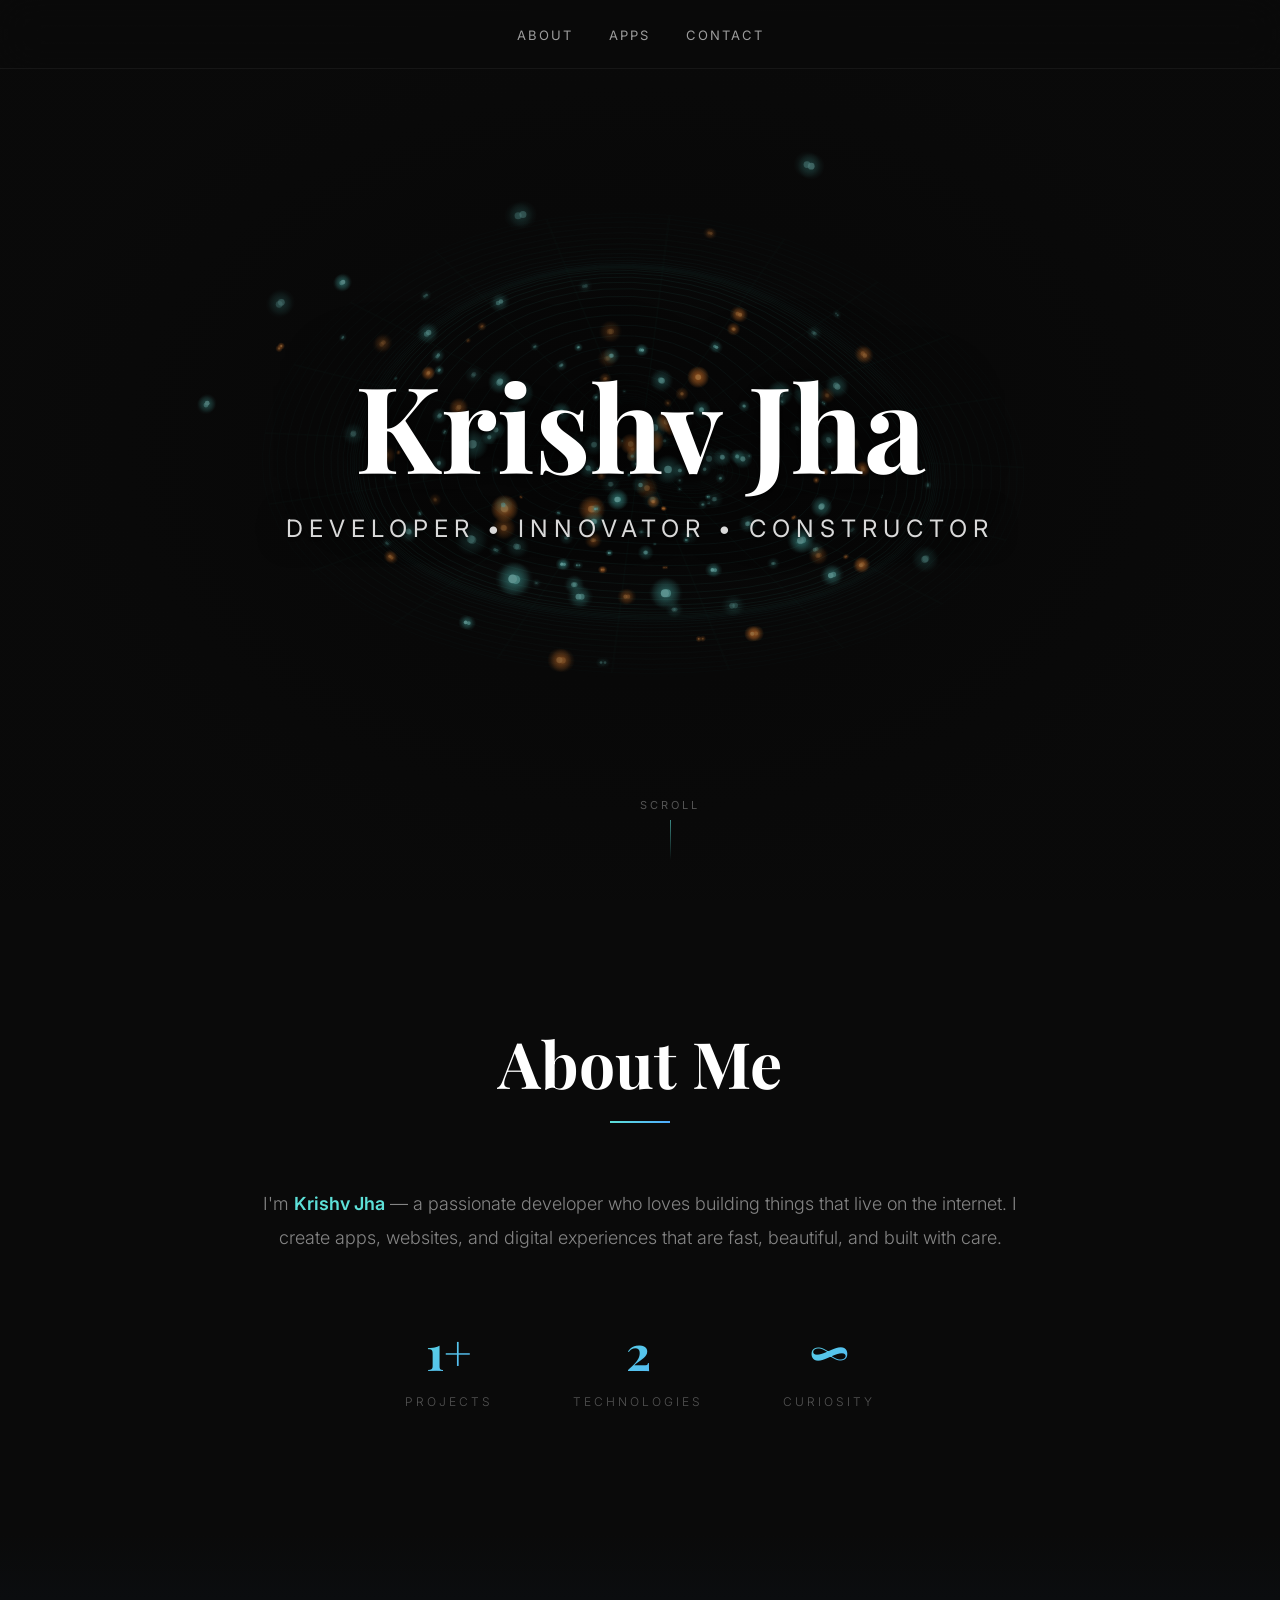
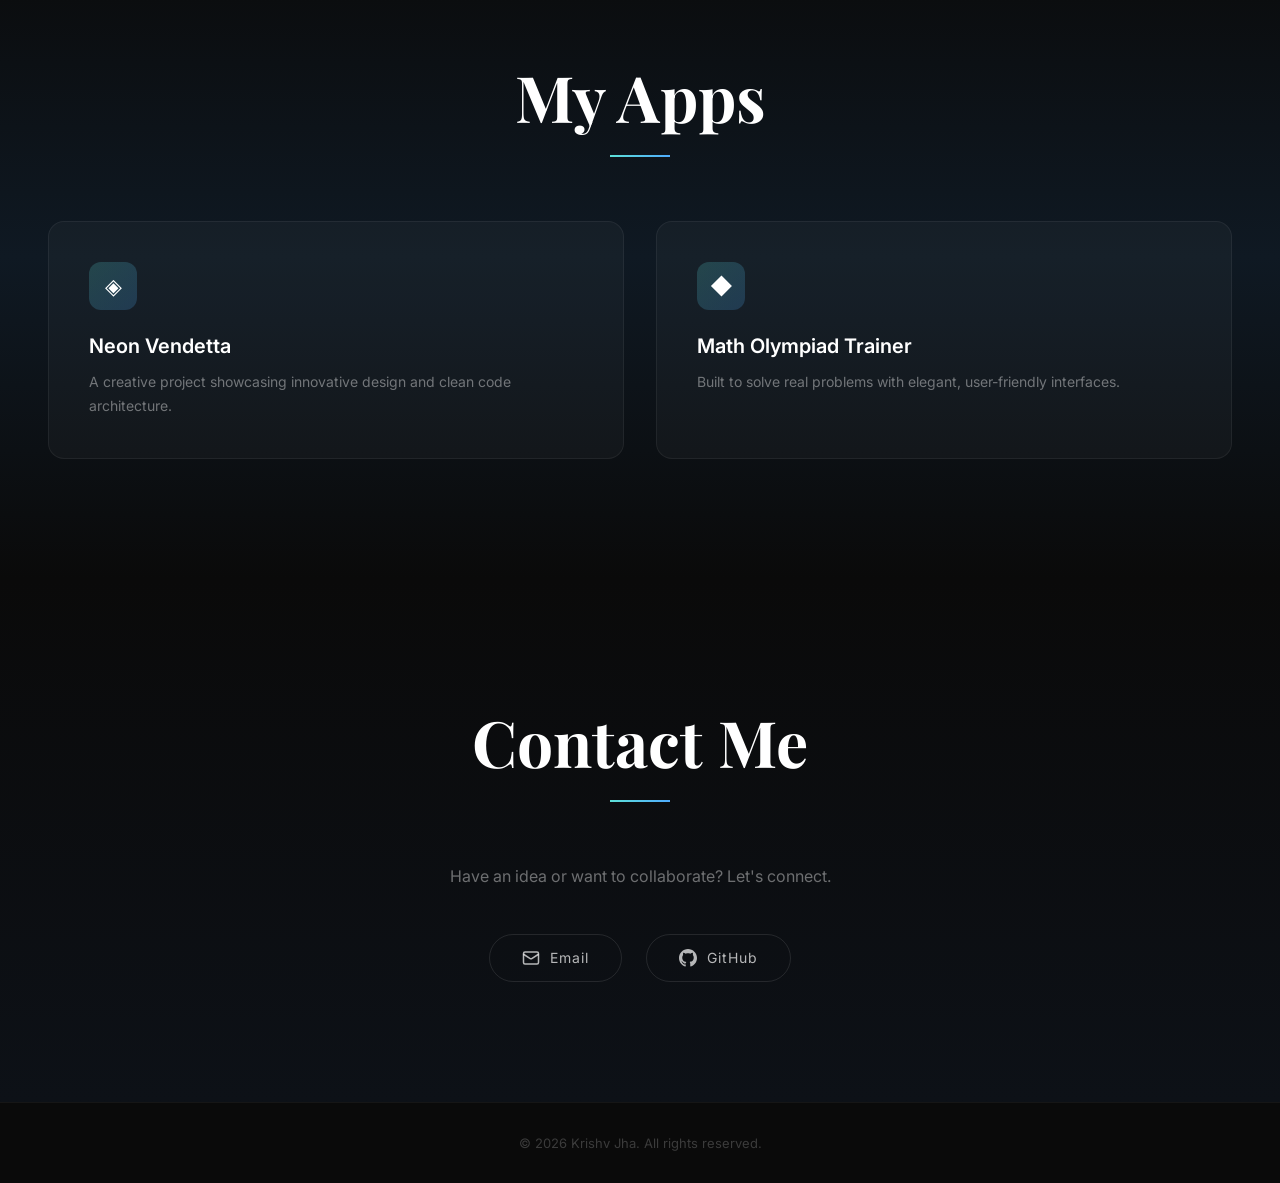
==== commit 1ade4b69: "reverting changes which were caused by accident" ====
--- a/index.html
+++ b/index.html
@@ -3,204 +3,697 @@
 <head>
     <meta charset="UTF-8">
     <meta name="viewport" content="width=device-width, initial-scale=1.0">
-    <title>RecipeAI — Smart Recipe Recommender</title>
-    <link rel="preconnect" href="https://fonts.googleapis.com">
-    <link href="https://fonts.googleapis.com/css2?family=Inter:wght@300;400;500;600;700;800;900&family=Playfair+Display:wght@400;600;700&display=swap" rel="stylesheet">
-    <link rel="stylesheet" href="css/styles.css">
+    <title>Krishv Jha</title>
+    <link rel="icon" type="image/svg+xml" href="favicon.svg">
+    <link rel="icon" type="image/png" href="favicon.png">
+    <style>
+        @import url('https://fonts.googleapis.com/css2?family=Inter:wght@300;400;600;700&family=Playfair+Display:wght@400;600;700&display=swap');
+
+        * {
+            margin: 0;
+            padding: 0;
+            box-sizing: border-box;
+        }
+
+        html {
+            scroll-behavior: smooth;
+        }
+
+        body {
+            background: #0a0a0a;
+            color: #fff;
+            font-family: 'Inter', sans-serif;
+            overflow-x: hidden;
+        }
+
+        /* Navigation */
+        nav {
+            position: fixed;
+            top: 0;
+            width: 100%;
+            z-index: 100;
+            padding: 24px 48px;
+            display: flex;
+            justify-content: space-between;
+            align-items: center;
+            background: rgba(10, 10, 10, 0.6);
+            backdrop-filter: blur(20px);
+            -webkit-backdrop-filter: blur(20px);
+            border-bottom: 1px solid rgba(255, 255, 255, 0.05);
+            transition: background 0.3s;
+        }
+
+        .logo {
+            font-family: 'Inter', sans-serif;
+            font-weight: 700;
+            font-size: 14px;
+            letter-spacing: 6px;
+            text-transform: uppercase;
+            color: #fff;
+        }
+
+        .nav-links {
+            display: flex;
+            gap: 36px;
+            list-style: none;
+        }
+
+        .nav-links a {
+            color: rgba(255, 255, 255, 0.6);
+            text-decoration: none;
+            font-size: 13px;
+            letter-spacing: 2px;
+            text-transform: uppercase;
+            transition: color 0.3s;
+        }
+
+        .nav-links a:hover {
+            color: #5de0d8;
+        }
+
+        /* Hero Section */
+        .hero {
+            position: relative;
+            height: 100vh;
+            display: flex;
+            align-items: center;
+            justify-content: center;
+            overflow: hidden;
+        }
+
+        #hero-canvas {
+            position: absolute;
+            top: 0;
+            left: 0;
+            width: 100%;
+            height: 100%;
+            z-index: 1;
+        }
+
+        .hero-overlay {
+            position: absolute;
+            top: 0;
+            left: 0;
+            width: 100%;
+            height: 100%;
+            background: radial-gradient(ellipse at center, rgba(0, 0, 0, 0.3) 0%, rgba(10, 10, 10, 0.6) 70%);
+            z-index: 2;
+        }
+
+        .hero-content {
+            position: relative;
+            z-index: 3;
+            text-align: center;
+        }
+
+        .hero-content h1 {
+            font-family: 'Playfair Display', serif;
+            font-size: clamp(56px, 10vw, 120px);
+            font-weight: 700;
+            line-height: 1.1;
+            margin-bottom: 24px;
+            opacity: 0;
+            transform: translateY(30px);
+            animation: fadeUp 1s ease forwards 0.5s;
+            color: #ffffff;
+            text-shadow: 0 0 40px rgba(0, 0, 0, 0.8), 0 0 80px rgba(0, 0, 0, 0.5), 0 2px 4px rgba(0, 0, 0, 0.9);
+        }
+
+        .hero-content h1 span {
+            color: #ffffff;
+            -webkit-text-fill-color: #ffffff;
+        }
+
+        .hero-subtitle {
+            font-size: clamp(18px, 2.5vw, 24px);
+            font-weight: 400;
+            color: rgba(255, 255, 255, 0.85);
+            letter-spacing: 6px;
+            text-transform: uppercase;
+            opacity: 0;
+            transform: translateY(20px);
+            animation: fadeUp 1s ease forwards 0.8s;
+            text-shadow: 0 0 30px rgba(0, 0, 0, 0.8), 0 2px 4px rgba(0, 0, 0, 0.9);
+        }
+
+        .scroll-indicator {
+            position: absolute;
+            bottom: 40px;
+            left: 50%;
+            transform: translateX(-50%);
+            z-index: 3;
+            display: flex;
+            flex-direction: column;
+            align-items: center;
+            gap: 8px;
+            opacity: 0;
+            animation: fadeUp 1s ease forwards 1.2s;
+        }
+
+        .scroll-indicator span {
+            font-size: 11px;
+            letter-spacing: 3px;
+            text-transform: uppercase;
+            color: rgba(255, 255, 255, 0.3);
+        }
+
+        .scroll-line {
+            width: 1px;
+            height: 40px;
+            background: linear-gradient(to bottom, rgba(93, 224, 216, 0.6), transparent);
+            animation: scrollPulse 2s ease infinite;
+        }
+
+        /* Section Styles */
+        section {
+            padding: 120px 48px;
+            position: relative;
+        }
+
+        .section-title {
+            font-family: 'Playfair Display', serif;
+            font-size: clamp(36px, 5vw, 64px);
+            text-align: center;
+            margin-bottom: 16px;
+        }
+
+        .section-divider {
+            width: 60px;
+            height: 2px;
+            background: linear-gradient(90deg, #5de0d8, #4facfe);
+            margin: 0 auto 64px;
+        }
+
+        /* Apps Section */
+        .apps-section {
+            background: linear-gradient(180deg, #0a0a0a 0%, #0f1923 50%, #0a0a0a 100%);
+        }
+
+        .apps-grid {
+            display: grid;
+            grid-template-columns: repeat(auto-fit, minmax(300px, 1fr));
+            gap: 32px;
+            max-width: 1200px;
+            margin: 0 auto;
+        }
+
+        .app-card {
+            background: rgba(255, 255, 255, 0.03);
+            border: 1px solid rgba(255, 255, 255, 0.06);
+            border-radius: 16px;
+            padding: 40px;
+            transition: all 0.4s ease;
+            position: relative;
+            overflow: hidden;
+        }
+
+        .app-card::before {
+            content: '';
+            position: absolute;
+            top: 0;
+            left: 0;
+            right: 0;
+            height: 2px;
+            background: linear-gradient(90deg, transparent, #5de0d8, #4facfe, transparent);
+            opacity: 0;
+            transition: opacity 0.4s;
+        }
+
+        .app-card:hover {
+            transform: translateY(-4px);
+            border-color: rgba(93, 224, 216, 0.2);
+            background: rgba(255, 255, 255, 0.05);
+        }
+
+        .app-card:hover::before {
+            opacity: 1;
+        }
+
+        .app-icon {
+            width: 48px;
+            height: 48px;
+            border-radius: 12px;
+            background: linear-gradient(135deg, rgba(93, 224, 216, 0.2), rgba(79, 172, 254, 0.2));
+            display: flex;
+            align-items: center;
+            justify-content: center;
+            margin-bottom: 24px;
+            font-size: 22px;
+        }
+
+        .app-card h3 {
+            font-size: 20px;
+            font-weight: 600;
+            margin-bottom: 12px;
+        }
+
+        .app-card p {
+            color: rgba(255, 255, 255, 0.4);
+            font-size: 14px;
+            line-height: 1.7;
+        }
+
+        /* About Section */
+        .about-section {
+            background: #0a0a0a;
+        }
+
+        .about-content {
+            max-width: 800px;
+            margin: 0 auto;
+            text-align: center;
+        }
+
+        .about-content p {
+            font-size: 18px;
+            line-height: 1.9;
+            color: rgba(255, 255, 255, 0.5);
+            font-weight: 300;
+        }
+
+        .about-content p strong {
+            color: #5de0d8;
+            font-weight: 600;
+        }
+
+        .stats {
+            display: flex;
+            justify-content: center;
+            gap: 80px;
+            margin-top: 64px;
+        }
+
+        .stat h3 {
+            font-family: 'Playfair Display', serif;
+            font-size: 48px;
+            background: linear-gradient(135deg, #5de0d8, #4facfe);
+            -webkit-background-clip: text;
+            -webkit-text-fill-color: transparent;
+            background-clip: text;
+        }
+
+        .stat p {
+            font-size: 12px;
+            letter-spacing: 3px;
+            text-transform: uppercase;
+            color: rgba(255, 255, 255, 0.3);
+            margin-top: 8px;
+        }
+
+        /* Contact Section */
+        .contact-section {
+            background: linear-gradient(180deg, #0a0a0a, #0d1117);
+            text-align: center;
+        }
+
+        .contact-links {
+            display: flex;
+            justify-content: center;
+            gap: 24px;
+            margin-top: 48px;
+            flex-wrap: wrap;
+        }
+
+        .contact-link {
+            display: inline-flex;
+            align-items: center;
+            gap: 10px;
+            padding: 14px 32px;
+            border: 1px solid rgba(255, 255, 255, 0.1);
+            border-radius: 50px;
+            color: rgba(255, 255, 255, 0.7);
+            text-decoration: none;
+            font-size: 14px;
+            letter-spacing: 1px;
+            transition: all 0.3s;
+        }
+
+        .contact-link:hover {
+            border-color: #5de0d8;
+            color: #5de0d8;
+            background: rgba(93, 224, 216, 0.05);
+        }
+
+        /* Footer */
+        footer {
+            padding: 32px 48px;
+            text-align: center;
+            border-top: 1px solid rgba(255, 255, 255, 0.05);
+            color: rgba(255, 255, 255, 0.2);
+            font-size: 13px;
+        }
+
+        /* Animations */
+        @keyframes fadeUp {
+            to {
+                opacity: 1;
+                transform: translateY(0);
+            }
+        }
+
+        @keyframes scrollPulse {
+            0%, 100% { opacity: 0.3; transform: scaleY(1); }
+            50% { opacity: 1; transform: scaleY(1.2); }
+        }
+
+        /* Scroll-triggered fade-in */
+        .reveal {
+            opacity: 0;
+            transform: translateY(40px);
+            transition: opacity 0.8s ease, transform 0.8s ease;
+        }
+
+        .reveal.visible {
+            opacity: 1;
+            transform: translateY(0);
+        }
+
+        /* Responsive */
+        @media (max-width: 768px) {
+            nav {
+                padding: 16px 24px;
+            }
+
+            .nav-links {
+                display: none;
+            }
+
+            section {
+                padding: 80px 24px;
+            }
+
+            .stats {
+                flex-direction: column;
+                gap: 40px;
+            }
+
+            .apps-grid {
+                grid-template-columns: 1fr;
+            }
+        }
+    </style>
 </head>
 <body>
-    <div class="bg-grid"></div>
-    <div class="bg-orbs">
-        <div class="orb orb-1"></div>
-        <div class="orb orb-2"></div>
-        <div class="orb orb-3"></div>
-    </div>
     <nav>
-        <div class="logo" id="logo" title="Click me 3 times...">
-            <div class="logo-icon">🍳</div>
-            Recipe<span>AI</span>
+        <ul class="nav-links" style="width: 100%; justify-content: center;">
+            <li><a href="#about">About</a></li>
+            <li><a href="#apps">Apps</a></li>
+            <li><a href="#contact">Contact</a></li>
+        </ul>
+    </nav>
+
+    <section class="hero">
+        <canvas id="hero-canvas"></canvas>
+        <div class="hero-overlay"></div>
+        <div class="hero-content">
+            <h1><span>Krishv Jha</span></h1>
+            <p class="hero-subtitle">Developer &bull; Innovator &bull; Constructor</p>
         </div>
-        <div class="nav-right">
-            <span class="nav-badge">Made By Krishv Jha</span>
-            <button class="google-signin-btn" id="googleSignInBtn" onclick="openGoogleSignIn()">
-                <svg width="18" height="18" viewBox="0 0 18 18" xmlns="http://www.w3.org/2000/svg"><path d="M17.64 9.2c0-.637-.057-1.251-.164-1.84H9v3.481h4.844a4.14 4.14 0 0 1-1.796 2.716v2.259h2.908c1.702-1.567 2.684-3.875 2.684-6.615z" fill="#4285F4"/><path d="M9 18c2.43 0 4.467-.806 5.956-2.18l-2.908-2.259c-.806.54-1.837.86-3.048.86-2.344 0-4.328-1.584-5.036-3.711H.957v2.332A8.997 8.997 0 0 0 9 18z" fill="#34A853"/><path d="M3.964 10.71A5.41 5.41 0 0 1 3.682 9c0-.593.102-1.17.282-1.71V4.958H.957A8.996 8.996 0 0 0 0 9c0 1.452.348 2.827.957 4.042l3.007-2.332z" fill="#FBBC05"/><path d="M9 3.58c1.321 0 2.508.454 3.44 1.345l2.582-2.58C13.463.891 11.426 0 9 0A8.997 8.997 0 0 0 .957 4.958L3.964 7.29C4.672 5.163 6.656 3.58 9 3.58z" fill="#EA4335"/></svg>
-                <span>Sign in</span>
-            </button>
-            <div class="user-pill" id="userPill" style="display:none;" onclick="openUserMenu()">
-                <img id="userAvatar" alt="" />
-                <span id="userName"></span>
-            </div>
+        <div class="scroll-indicator">
+            <span>Scroll</span>
+            <div class="scroll-line"></div>
         </div>
-    </nav>
-
-    <!-- Google Sign In Modal -->
-    <div class="auth-modal" id="authModal" onclick="if(event.target===this)closeGoogleSignIn()">
-        <div class="auth-card">
-            <button class="auth-close" onclick="closeGoogleSignIn()">×</button>
-            <div class="auth-google-logo">
-                <svg width="28" height="28" viewBox="0 0 18 18" xmlns="http://www.w3.org/2000/svg"><path d="M17.64 9.2c0-.637-.057-1.251-.164-1.84H9v3.481h4.844a4.14 4.14 0 0 1-1.796 2.716v2.259h2.908c1.702-1.567 2.684-3.875 2.684-6.615z" fill="#4285F4"/><path d="M9 18c2.43 0 4.467-.806 5.956-2.18l-2.908-2.259c-.806.54-1.837.86-3.048.86-2.344 0-4.328-1.584-5.036-3.711H.957v2.332A8.997 8.997 0 0 0 9 18z" fill="#34A853"/><path d="M3.964 10.71A5.41 5.41 0 0 1 3.682 9c0-.593.102-1.17.282-1.71V4.958H.957A8.996 8.996 0 0 0 0 9c0 1.452.348 2.827.957 4.042l3.007-2.332z" fill="#FBBC05"/><path d="M9 3.58c1.321 0 2.508.454 3.44 1.345l2.582-2.58C13.463.891 11.426 0 9 0A8.997 8.997 0 0 0 .957 4.958L3.964 7.29C4.672 5.163 6.656 3.58 9 3.58z" fill="#EA4335"/></svg>
-            </div>
-            <h2 class="auth-title">Sign in to RecipeAI</h2>
-            <p class="auth-sub">Save your favorite recipes, sync across devices, and unlock personalized recommendations.</p>
-            <form class="auth-form" id="authForm" onsubmit="event.preventDefault();completeGoogleSignIn();">
-                <div class="auth-field">
-                    <label>Full name</label>
-                    <input type="text" id="authName" placeholder="Your name" required>
-                </div>
-                <div class="auth-field">
-                    <label>Email</label>
-                    <input type="email" id="authEmail" placeholder="you@gmail.com" required>
-                </div>
-                <button type="submit" class="auth-submit">Continue with Google</button>
-            </form>
-            <p class="auth-footer">By continuing, you agree to RecipeAI's terms of service. Your data stays on your device.</p>
-        </div>
-    </div>
-
-    <!-- User Menu -->
-    <div class="user-menu" id="userMenu" style="display:none;">
-        <div class="user-menu-header">
-            <img id="userMenuAvatar" alt="" />
-            <div>
-                <div class="user-menu-name" id="userMenuName"></div>
-                <div class="user-menu-email" id="userMenuEmail"></div>
-            </div>
-        </div>
-        <button class="user-menu-item" onclick="signOut()">
-            <span>↪</span> Sign out
-        </button>
-    </div>
-    <div class="container">
-        <div class="input-section" id="inputSection">
-            <h1 class="hero-title">What should we cook?</h1>
-            <p class="hero-sub">Tell me your ingredients, preferences, and cravings — I'll find the perfect recipe for you.</p>
-            <p class="personality-msg">👋 Hey there, Chef! I'm here to help you create something delicious today.</p>
-            <div class="input-card">
-                <div class="input-row">
-                    <div class="input-group full">
-                        <label class="input-label">🔎 Know a dish? Type it and I'll find the recipe</label>
-                        <div class="recipe-lookup">
-                            <input type="text" class="input-field" id="recipeLookup" placeholder="e.g. Margherita Pizza, Pad Thai, Falafel..." autocomplete="off">
-                            <button class="lookup-btn" onclick="findRecipeByName()">Find</button>
-                        </div>
-                        <div class="lookup-suggestions" id="lookupSuggestions"></div>
+    </section>
+
+    <section class="about-section" id="about">
+        <div class="reveal">
+            <h2 class="section-title">About Me</h2>
+            <div class="section-divider"></div>
+            <div class="about-content">
+                <p>I'm <strong>Krishv Jha</strong> — a passionate developer who loves building things that live on the internet. I create apps, websites, and digital experiences that are fast, beautiful, and built with care.</p>
+                <div class="stats">
+                    <div class="stat">
+                        <h3>1+</h3>
+                        <p>Projects</p>
                     </div>
-                </div>
-                <div class="input-divider"><span>or browse by ingredients</span></div>
-                <div class="input-row">
-                    <div class="input-group full">
-                        <label class="input-label">Input for Ingredients</label>
-                        <textarea class="input-field" id="ingredients" placeholder="What do you have? e.g. paneer, rice, tomatoes, onions, garlic..."></textarea>
+                    <div class="stat">
+                        <h3>2</h3>
+                        <p>Technologies</p>
                     </div>
-                </div>
-                <div class="input-row">
-                    <div class="input-group full">
-                        <label class="input-label">Spices, Grains, Vegetables etc</label>
-                        <textarea class="input-field" id="spicesGrains" placeholder="e.g. cumin, basmati rice, spinach, turmeric, lentils..." style="min-height:60px"></textarea>
-                    </div>
-                </div>
-                <div class="input-group" style="margin-bottom: 16px;">
-                    <label class="input-label">Recipe Cuisine</label>
-                    <div class="cuisine-tags" id="cuisineTags">
-                        <div class="cuisine-tag" data-cuisine="indian">🇮🇳 Indian</div>
-                        <div class="cuisine-tag" data-cuisine="asian">🥢 Asian</div>
-                        <div class="cuisine-tag" data-cuisine="italian">🇮🇹 Italian</div>
-                        <div class="cuisine-tag" data-cuisine="turkish">🇹🇷 Turkish</div>
-                        <div class="cuisine-tag" data-cuisine="lebanese">🇱🇧 Lebanese</div>
-                        <div class="cuisine-tag" data-cuisine="mexican">🇲🇽 Mexican</div>
-                        <div class="cuisine-tag" data-cuisine="thai">🇹🇭 Thai</div>
-                        <div class="cuisine-tag" data-cuisine="japanese">🇯🇵 Japanese</div>
-                    </div>
-                </div>
-                <div class="input-group" style="margin-bottom: 24px;">
-                    <label class="input-label">Time Order Filter</label>
-                    <div class="time-filter" id="timeFilter">
-                        <button class="time-btn active" data-time="all">All</button>
-                        <button class="time-btn" data-time="15">Under 15m</button>
-                        <button class="time-btn" data-time="30">Under 30m</button>
-                        <button class="time-btn" data-time="60">Under 1hr</button>
-                        <button class="time-btn" data-time="120">Under 2hr</button>
-                    </div>
-                </div>
-                <button class="submit-btn" id="submitBtn" onclick="findRecipes()">
-                    <span class="btn-text">🔍 Find Recipes — Recommend for Me</span>
-                    <div class="spinner"></div>
-                </button>
-            </div>
-        </div>
-        <div class="results-section" id="resultsSection">
-            <div class="results-header">
-                <h2 class="results-title" id="resultsTitle">Your Recipes</h2>
-                <span class="results-count" id="resultsCount"></span>
-            </div>
-            <div class="sort-bar">
-                <button class="sort-btn active" data-sort="relevance" onclick="sortResults('relevance')">Best Match</button>
-                <button class="sort-btn" data-sort="time-asc" onclick="sortResults('time-asc')">Fastest First</button>
-                <button class="sort-btn" data-sort="time-desc" onclick="sortResults('time-desc')">Longest First</button>
-            </div>
-            <div class="recipe-grid" id="recipeGrid"></div>
-            <div class="no-results" id="noResults" style="display:none;">
-                <div class="no-results-emoji">🤔</div>
-                <h3>No recipes found</h3>
-                <p>Try different ingredients or loosen your filters. I'm sure we can find something tasty!</p>
-            </div>
-            <div class="suggested-section" id="suggestedSection">
-                <h3 class="suggested-title">💡 You might also like</h3>
-                <div class="suggested-grid" id="suggestedGrid"></div>
-            </div>
-        </div>
-    </div>
-    <div class="ai-mode-overlay" id="aiOverlay">
-        <nav class="ai-nav">
-            <div class="ai-logo">
-                <div class="ai-logo-icon">🧠</div>
-                RecipeAI <span class="ai-badge">ULTRA</span>
-            </div>
-            <button class="ai-close" onclick="closeAIMode()">← Back to Standard</button>
-        </nav>
-        <div class="ai-container">
-            <div class="ai-hero">
-                <h1>AI Chef Ultra Mode</h1>
-                <p>Next-generation recipe intelligence. Describe anything — a mood, a memory, a craving — and watch the magic happen. Under 5 seconds.</p>
-                <div class="ai-stats">
-                    <div class="ai-stat">
-                        <div class="ai-stat-val">&lt;5s</div>
-                        <div class="ai-stat-label">Response Time</div>
-                    </div>
-                    <div class="ai-stat">
-                        <div class="ai-stat-val">10K+</div>
-                        <div class="ai-stat-label">Recipe Knowledge</div>
-                    </div>
-                    <div class="ai-stat">
-                        <div class="ai-stat-val">∞</div>
-                        <div class="ai-stat-label">Creativity</div>
+                    <div class="stat">
+                        <h3>&infin;</h3>
+                        <p>Curiosity</p>
                     </div>
                 </div>
             </div>
-            <div class="ai-input-area">
-                <textarea class="ai-prompt-field" id="aiPrompt" placeholder="Describe anything you're craving — a mood, a memory, a flavor, a craving..."></textarea>
-                <div class="ai-controls">
-                    <div class="ai-options">
-                        <button class="ai-option active" data-style="creative" onclick="setAIStyle(this)">Creative</button>
-                        <button class="ai-option" data-style="traditional" onclick="setAIStyle(this)">Traditional</button>
-                        <button class="ai-option" data-style="fusion" onclick="setAIStyle(this)">Fusion</button>
-                        <button class="ai-option" data-style="healthy" onclick="setAIStyle(this)">Healthy</button>
-                    </div>
-                    <button class="ai-generate-btn" id="aiGenBtn" onclick="generateAIRecipe()">
-                        <span class="ai-btn-text">✨ Generate Recipe</span>
-                        <div class="spinner"></div>
-                    </button>
-                </div>
+        </div>
+    </section>
+
+    <section class="apps-section" id="apps">
+        <div class="reveal">
+            <h2 class="section-title">My Apps</h2>
+            <div class="section-divider"></div>
+            <div class="apps-grid">
+                <a href="https://krishvjha.com/neon/index.html" class="app-card" style="text-decoration: none; color: inherit;">
+                    <div class="app-icon">&#9672;</div>
+                    <h3>Neon Vendetta</h3>
+                    <p>A creative project showcasing innovative design and clean code architecture.</p>
+                </a>
+                <a href="https://krishvjha.com/mot/index.html" class="app-card" style="text-decoration: none; color: inherit;">
+                    <div class="app-icon">&#9670;</div>
+                    <h3>Math Olympiad Trainer</h3>
+                    <p>Built to solve real problems with elegant, user-friendly interfaces.</p>
+                </a>
             </div>
-            <div class="ai-typing-indicator" id="aiTyping">
-                <div class="typing-dots"><span></span><span></span><span></span></div>
-                <span>AI Chef is thinking...</span>
+        </div>
+    </section>
+
+    <section class="contact-section" id="contact">
+        <div class="reveal">
+            <h2 class="section-title">Contact Me</h2>
+            <div class="section-divider"></div>
+            <p style="color: rgba(255,255,255,0.4); font-size: 16px; max-width: 500px; margin: 0 auto;">Have an idea or want to collaborate? Let's connect.</p>
+            <div class="contact-links">
+                <a href="mailto:krishv.jha.34@seoulforeign.org" class="contact-link">
+                    <svg width="18" height="18" viewBox="0 0 24 24" fill="none" stroke="currentColor" stroke-width="2"><rect x="2" y="4" width="20" height="16" rx="2"/><path d="m22 7-8.97 5.7a1.94 1.94 0 0 1-2.06 0L2 7"/></svg>
+                    Email
+                </a>
+                <a href="https://github.com/krishvjha" class="contact-link" target="_blank">
+                    <svg width="18" height="18" viewBox="0 0 24 24" fill="currentColor"><path d="M12 0c-6.626 0-12 5.373-12 12 0 5.302 3.438 9.8 8.207 11.387.599.111.793-.261.793-.577v-2.234c-3.338.726-4.033-1.416-4.033-1.416-.546-1.387-1.333-1.756-1.333-1.756-1.089-.745.083-.729.083-.729 1.205.084 1.839 1.237 1.839 1.237 1.07 1.834 2.807 1.304 3.492.997.107-.775.418-1.305.762-1.604-2.665-.305-5.467-1.334-5.467-5.931 0-1.311.469-2.381 1.236-3.221-.124-.303-.535-1.524.117-3.176 0 0 1.008-.322 3.301 1.23.957-.266 1.983-.399 3.003-.404 1.02.005 2.047.138 3.006.404 2.291-1.552 3.297-1.23 3.297-1.23.653 1.653.242 2.874.118 3.176.77.84 1.235 1.911 1.235 3.221 0 4.609-2.807 5.624-5.479 5.921.43.372.823 1.102.823 2.222v3.293c0 .319.192.694.801.576 4.765-1.589 8.199-6.086 8.199-11.386 0-6.627-5.373-12-12-12z"/></svg>
+                    GitHub
+                </a>
             </div>
-            <div class="ai-result" id="aiResult"></div>
         </div>
-    </div>
-    <div class="toast" id="toast"></div>
-    <script src="js/data.js"></script>
-    <script src="js/app.js"></script>
+    </section>
+
+    <footer>
+        &copy; 2026 Krishv Jha. All rights reserved.
+    </footer>
+
+    <script>
+        // ========== 3D Wireframe Vortex Canvas ==========
+        const canvas = document.getElementById('hero-canvas');
+        const ctx = canvas.getContext('2d');
+        let width, height;
+        let mouse = { x: 0, y: 0 };
+
+        function resize() {
+            width = canvas.width = window.innerWidth;
+            height = canvas.height = window.innerHeight;
+        }
+        resize();
+        window.addEventListener('resize', resize);
+
+        document.addEventListener('mousemove', (e) => {
+            mouse.x = (e.clientX / width - 0.5) * 2;
+            mouse.y = (e.clientY / height - 0.5) * 2;
+        });
+
+        // Particles for the mesh
+        class Particle {
+            constructor() {
+                this.reset();
+            }
+
+            reset() {
+                this.angle = Math.random() * Math.PI * 2;
+                this.radius = 50 + Math.random() * 300;
+                this.z = Math.random() * 600 - 300;
+                this.speed = 0.002 + Math.random() * 0.008;
+                this.drift = (Math.random() - 0.5) * 0.5;
+                this.size = Math.random() * 2.5 + 0.5;
+                this.opacity = Math.random() * 0.6 + 0.2;
+                this.hue = Math.random() > 0.7 ? 20 : 175; // orange or teal
+            }
+
+            update() {
+                this.angle += this.speed;
+                this.z += this.drift;
+                if (this.z > 300 || this.z < -300) this.drift *= -1;
+            }
+
+            project() {
+                const perspective = 800;
+                const scale = perspective / (perspective + this.z);
+                const x = Math.cos(this.angle) * this.radius * scale + width / 2;
+                const y = Math.sin(this.angle) * this.radius * scale * 0.6 + height / 2;
+                return { x, y, scale };
+            }
+        }
+
+        // Grid rings for wireframe effect
+        const rings = [];
+        const ringCount = 40;
+        const segmentsPerRing = 60;
+
+        for (let i = 0; i < ringCount; i++) {
+            const ring = [];
+            const baseRadius = 40 + i * 12;
+            const z = (i - ringCount / 2) * 15;
+            for (let j = 0; j < segmentsPerRing; j++) {
+                const angle = (j / segmentsPerRing) * Math.PI * 2;
+                ring.push({ angle, baseRadius, z, noise: Math.random() * 20 });
+            }
+            rings.push(ring);
+        }
+
+        // Floating particles
+        const particles = [];
+        for (let i = 0; i < 200; i++) {
+            particles.push(new Particle());
+        }
+
+        let time = 0;
+
+        function getWarpedRadius(baseRadius, angle, z, t) {
+            const warp = Math.sin(angle * 3 + t * 0.5) * 15 +
+                         Math.cos(z * 0.02 + t * 0.3) * 20 +
+                         Math.sin(angle * 2 - t * 0.7) * 10;
+            // Create vortex hole in center
+            const holeFactor = Math.max(0, 1 - Math.exp(-baseRadius * 0.008));
+            return baseRadius * holeFactor + warp;
+        }
+
+        function projectPoint(angle, radius, z) {
+            const perspective = 800;
+            const rotX = mouse.y * 0.3;
+            const rotY = mouse.x * 0.3;
+
+            let x3d = Math.cos(angle) * radius;
+            let y3d = Math.sin(angle) * radius * 0.6;
+            let z3d = z;
+
+            // Apply mouse rotation
+            const cosRY = Math.cos(rotY * 0.1);
+            const sinRY = Math.sin(rotY * 0.1);
+            const tempX = x3d * cosRY - z3d * sinRY;
+            z3d = x3d * sinRY + z3d * cosRY;
+            x3d = tempX;
+
+            const cosRX = Math.cos(rotX * 0.1);
+            const sinRX = Math.sin(rotX * 0.1);
+            const tempY = y3d * cosRX - z3d * sinRX;
+            z3d = y3d * sinRX + z3d * cosRX;
+            y3d = tempY;
+
+            const scale = perspective / (perspective + z3d);
+            return {
+                x: x3d * scale + width / 2,
+                y: y3d * scale + height / 2,
+                scale,
+                z: z3d
+            };
+        }
+
+        function draw() {
+            ctx.fillStyle = 'rgba(10, 10, 10, 0.15)';
+            ctx.fillRect(0, 0, width, height);
+
+            time += 0.016;
+
+            // Draw wireframe rings
+            for (let i = 0; i < rings.length; i++) {
+                const ring = rings[i];
+                ctx.beginPath();
+                for (let j = 0; j <= segmentsPerRing; j++) {
+                    const seg = ring[j % segmentsPerRing];
+                    const a = seg.angle + time * 0.2;
+                    const r = getWarpedRadius(seg.baseRadius, a, seg.z, time);
+                    const pt = projectPoint(a, r, seg.z);
+
+                    if (j === 0) ctx.moveTo(pt.x, pt.y);
+                    else ctx.lineTo(pt.x, pt.y);
+                }
+                const alpha = Math.max(0.02, 0.12 - Math.abs(i - ringCount / 2) * 0.005);
+                ctx.strokeStyle = `rgba(93, 224, 216, ${alpha})`;
+                ctx.lineWidth = 0.5;
+                ctx.stroke();
+            }
+
+            // Draw longitudinal lines
+            for (let j = 0; j < segmentsPerRing; j += 3) {
+                ctx.beginPath();
+                for (let i = 0; i < rings.length; i++) {
+                    const seg = rings[i][j];
+                    const a = seg.angle + time * 0.2;
+                    const r = getWarpedRadius(seg.baseRadius, a, seg.z, time);
+                    const pt = projectPoint(a, r, seg.z);
+
+                    if (i === 0) ctx.moveTo(pt.x, pt.y);
+                    else ctx.lineTo(pt.x, pt.y);
+                }
+                ctx.strokeStyle = 'rgba(93, 224, 216, 0.06)';
+                ctx.lineWidth = 0.5;
+                ctx.stroke();
+            }
+
+            // Draw particles
+            for (const p of particles) {
+                p.update();
+                const angle = p.angle + time * 0.2;
+                const r = getWarpedRadius(p.radius, angle, p.z, time);
+                const pt = projectPoint(angle, r, p.z);
+
+                const glow = ctx.createRadialGradient(pt.x, pt.y, 0, pt.x, pt.y, p.size * pt.scale * 4);
+                const color = p.hue === 20
+                    ? `rgba(255, 140, 50, ${p.opacity * pt.scale})`
+                    : `rgba(93, 224, 216, ${p.opacity * pt.scale * 0.5})`;
+                const colorT = p.hue === 20
+                    ? 'rgba(255, 140, 50, 0)'
+                    : 'rgba(93, 224, 216, 0)';
+
+                glow.addColorStop(0, color);
+                glow.addColorStop(1, colorT);
+                ctx.fillStyle = glow;
+                ctx.beginPath();
+                ctx.arc(pt.x, pt.y, p.size * pt.scale * 4, 0, Math.PI * 2);
+                ctx.fill();
+
+                // Core dot
+                ctx.fillStyle = p.hue === 20
+                    ? `rgba(255, 180, 100, ${p.opacity * pt.scale})`
+                    : `rgba(150, 240, 235, ${p.opacity * pt.scale})`;
+                ctx.beginPath();
+                ctx.arc(pt.x, pt.y, p.size * pt.scale, 0, Math.PI * 2);
+                ctx.fill();
+            }
+
+            requestAnimationFrame(draw);
+        }
+
+        draw();
+
+        // ========== Scroll Reveal ==========
+        const reveals = document.querySelectorAll('.reveal');
+        const observer = new IntersectionObserver((entries) => {
+            entries.forEach(entry => {
+                if (entry.isIntersecting) {
+                    entry.target.classList.add('visible');
+                }
+            });
+        }, { threshold: 0.15 });
+
+        reveals.forEach(el => observer.observe(el));
+
+        // ========== Nav background on scroll ==========
+        window.addEventListener('scroll', () => {
+            const nav = document.querySelector('nav');
+            if (window.scrollY > 100) {
+                nav.style.background = 'rgba(10, 10, 10, 0.9)';
+            } else {
+                nav.style.background = 'rgba(10, 10, 10, 0.6)';
+            }
+        });
+    </script>
 </body>
-</html>
+</html>
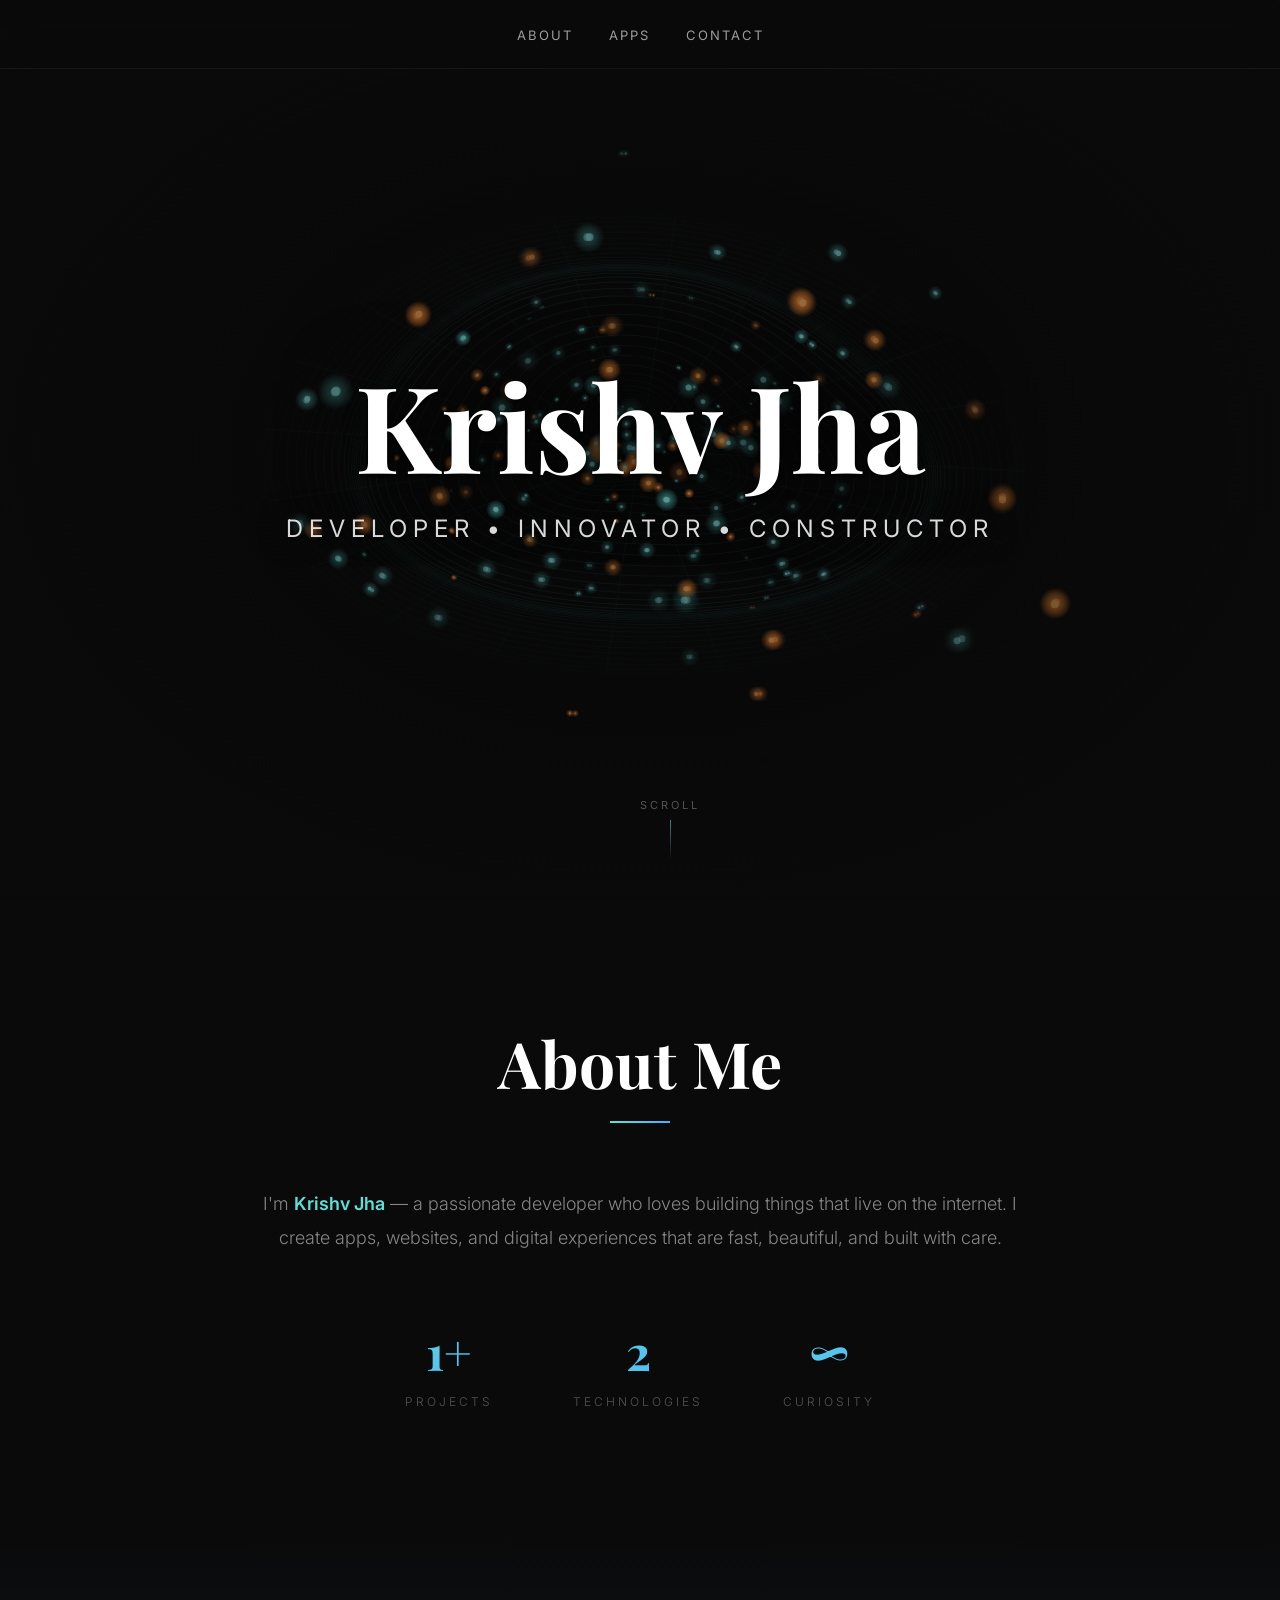
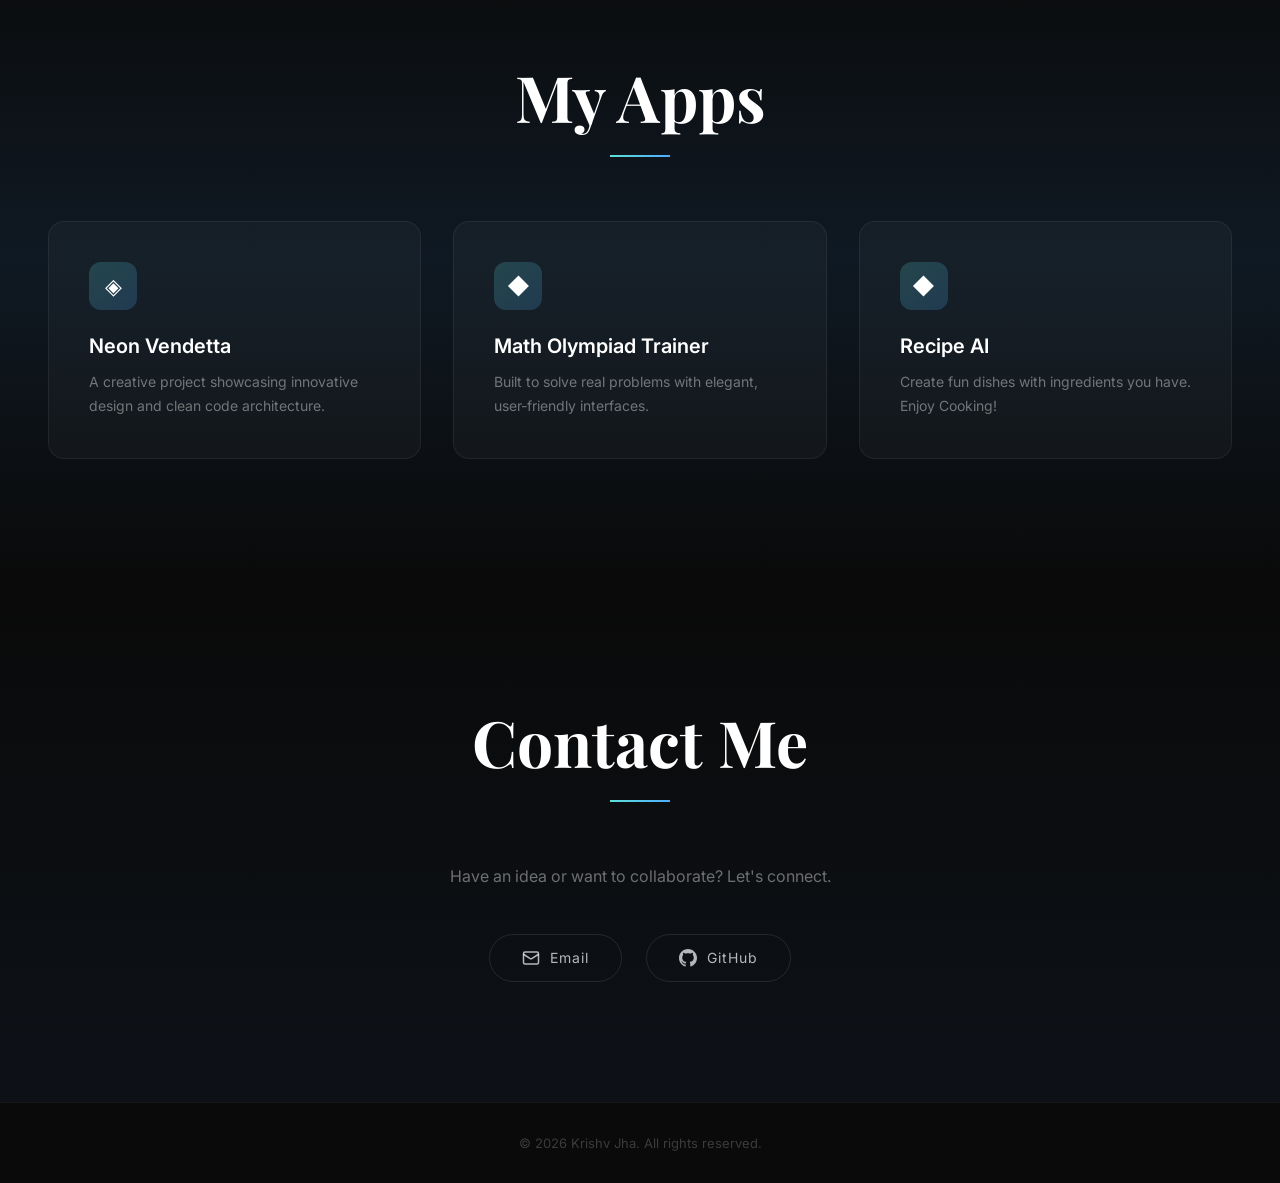
==== commit e1639dc5: "Added recipe app to index.html" ====
--- a/index.html
+++ b/index.html
@@ -454,6 +454,11 @@
                     <h3>Math Olympiad Trainer</h3>
                     <p>Built to solve real problems with elegant, user-friendly interfaces.</p>
                 </a>
+                <a href="https://krishvjha.com/recipe-app/index.html" class="app-card" style="text-decoration: none; color: inherit;">
+                    <div class="app-icon">&#9670;</div>
+                    <h3>Recipe AI</h3>
+                    <p>Create fun dishes with ingredients you have. Enjoy Cooking!</p>
+                </a>
             </div>
         </div>
     </section>
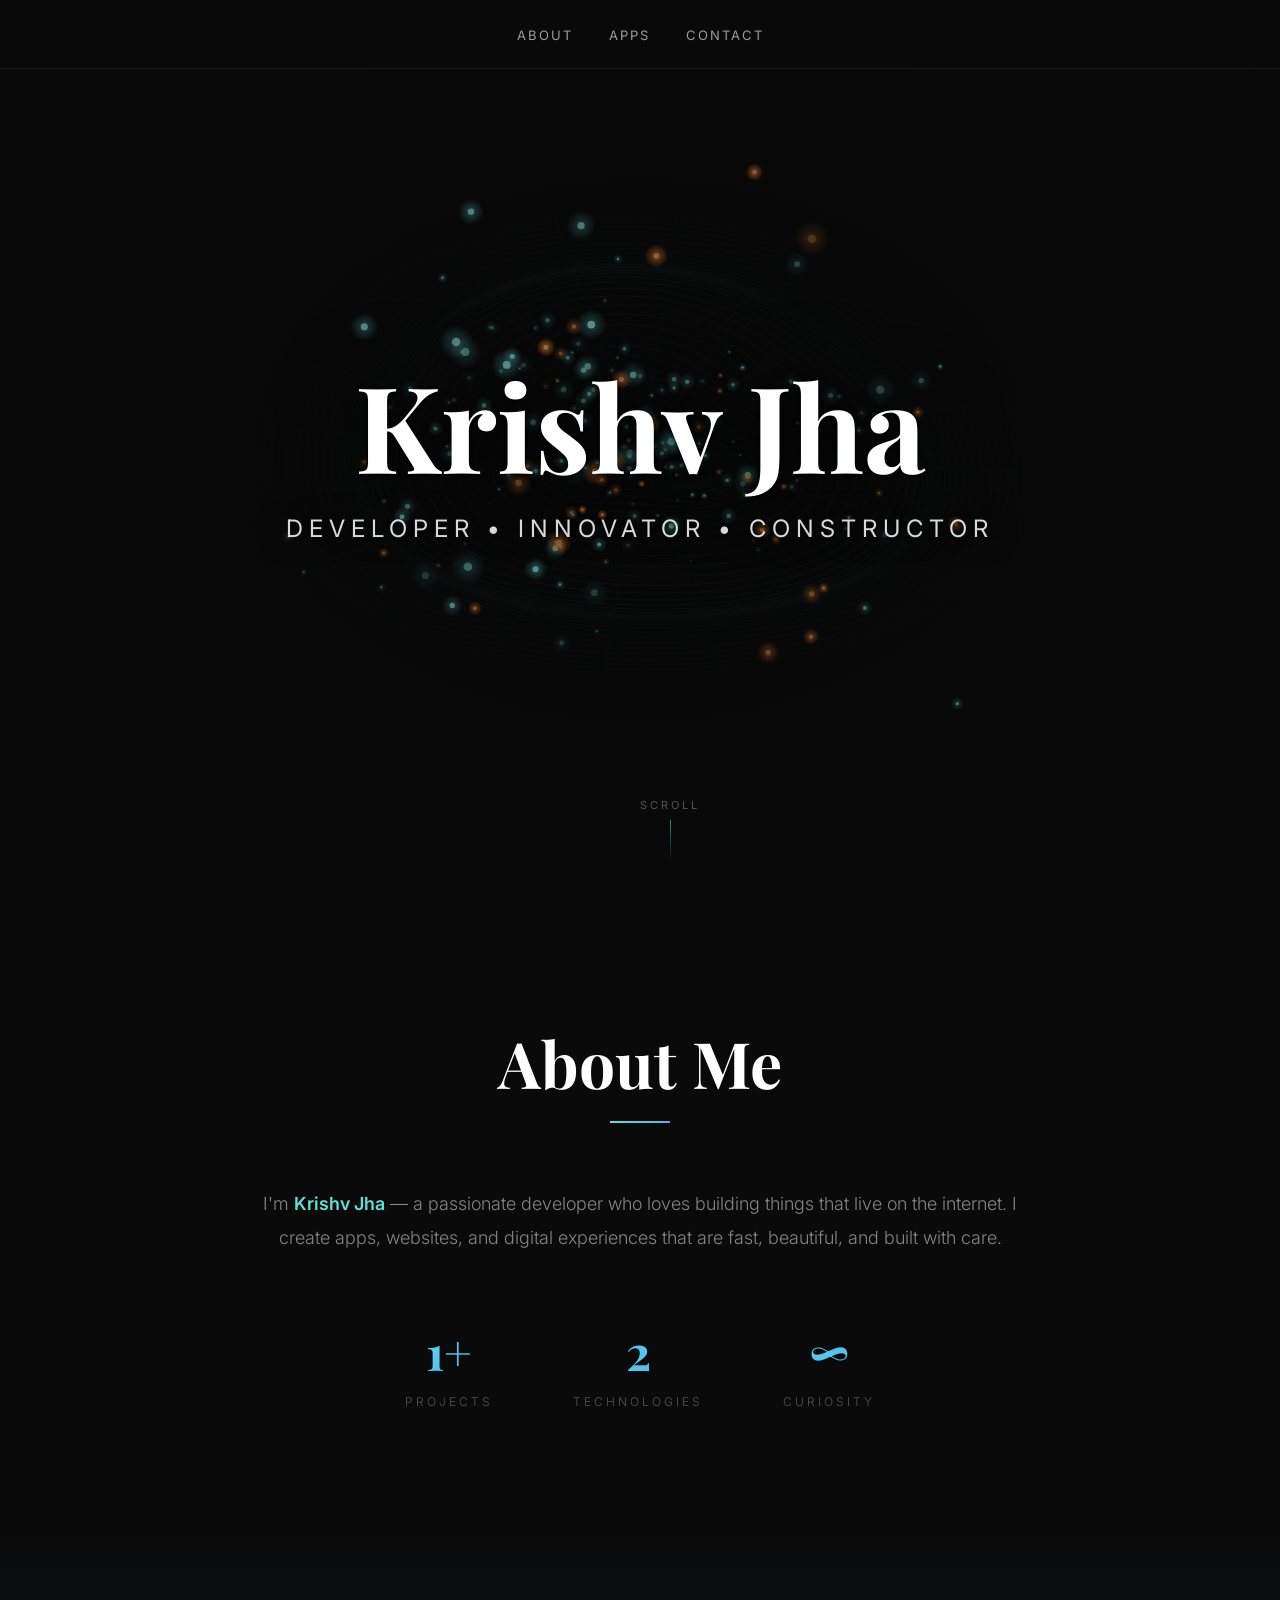
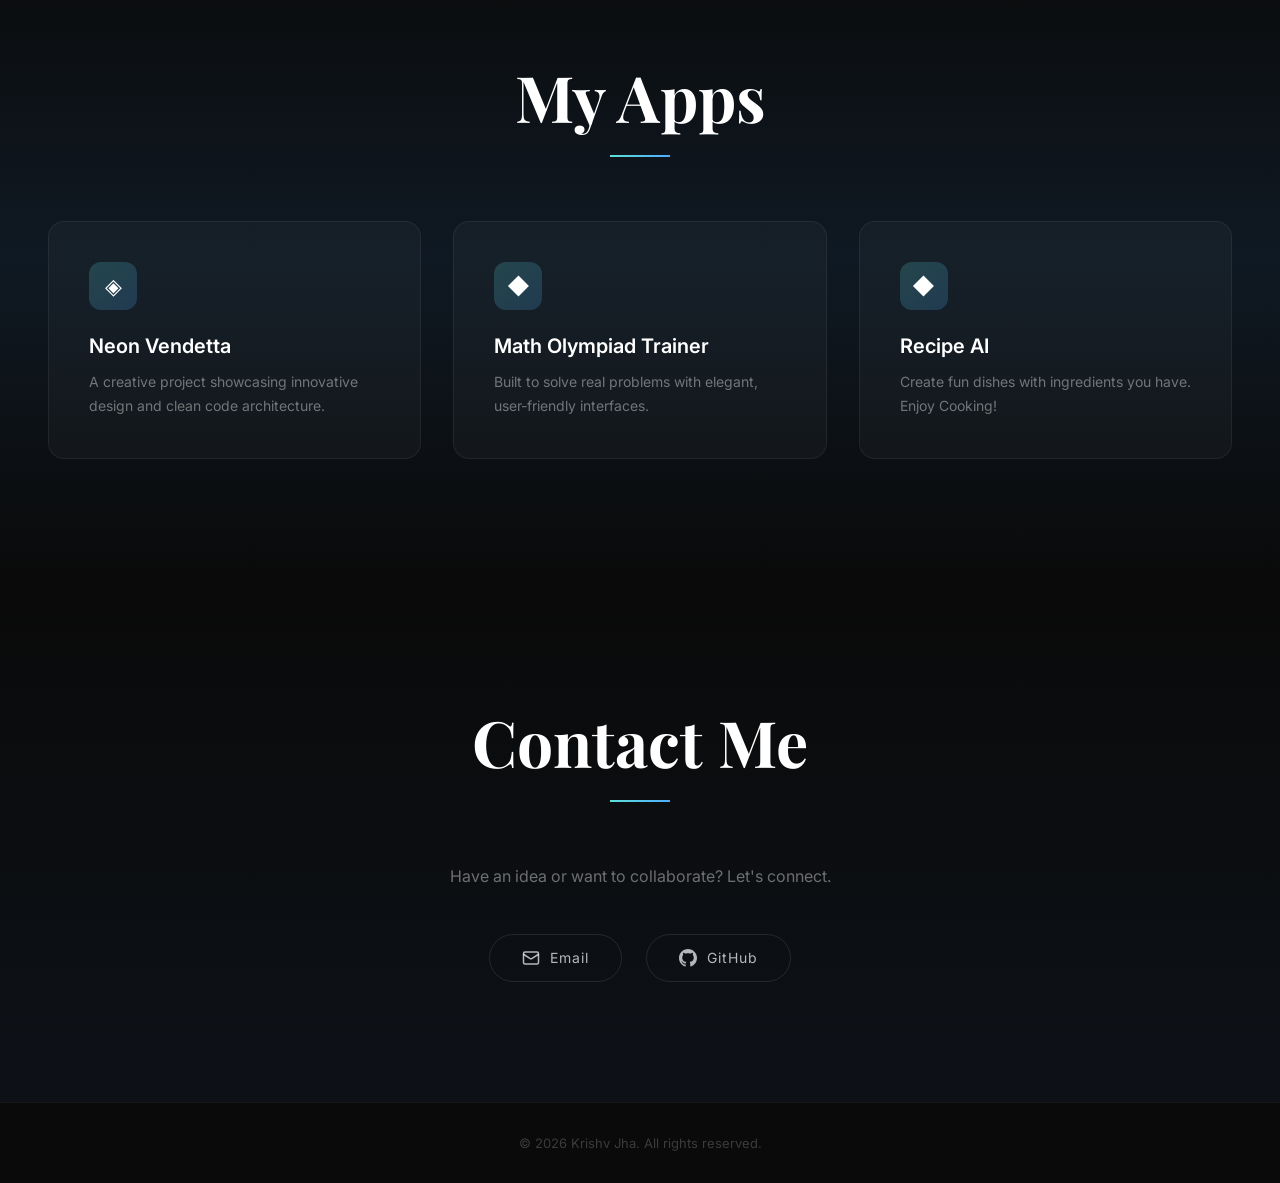
==== commit 327d82f4: "Update index.html" ====
--- a/index.html
+++ b/index.html
@@ -701,4 +701,4 @@
         });
     </script>
 </body>
-</html>+</html>
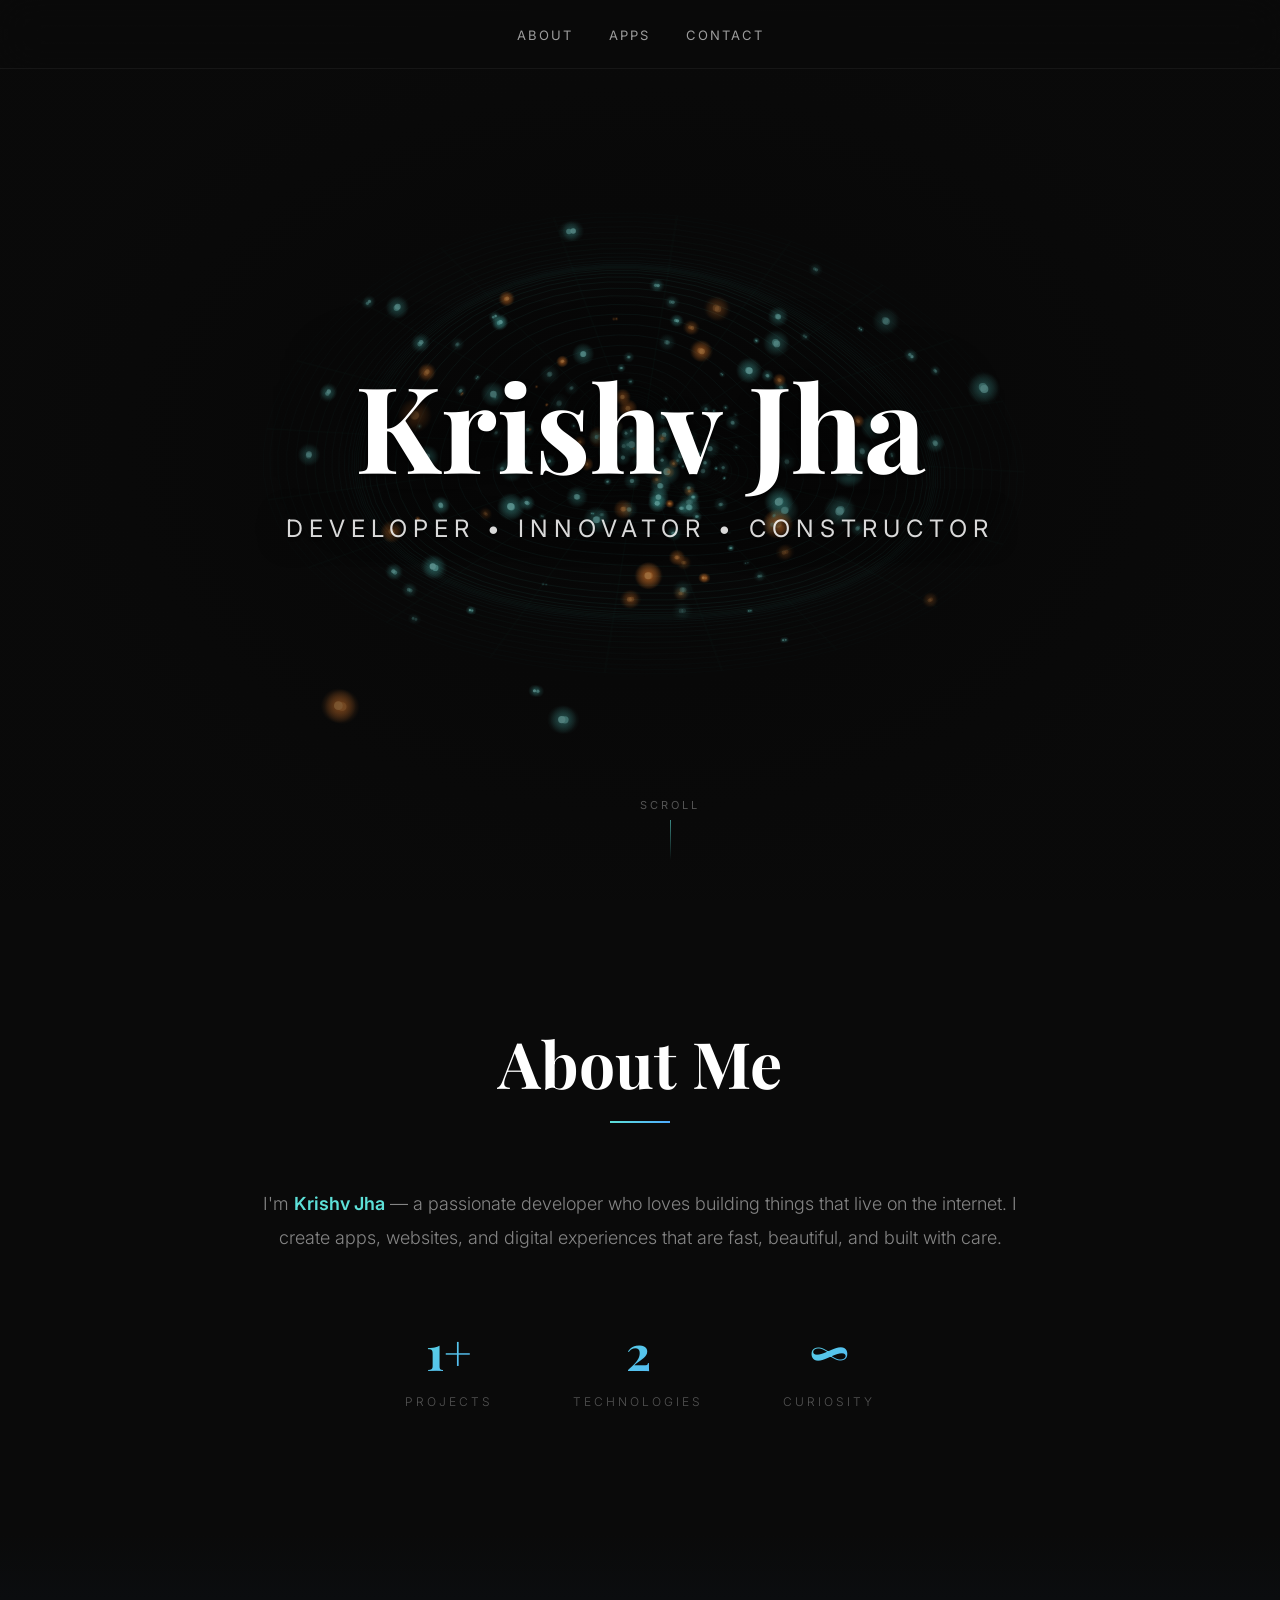
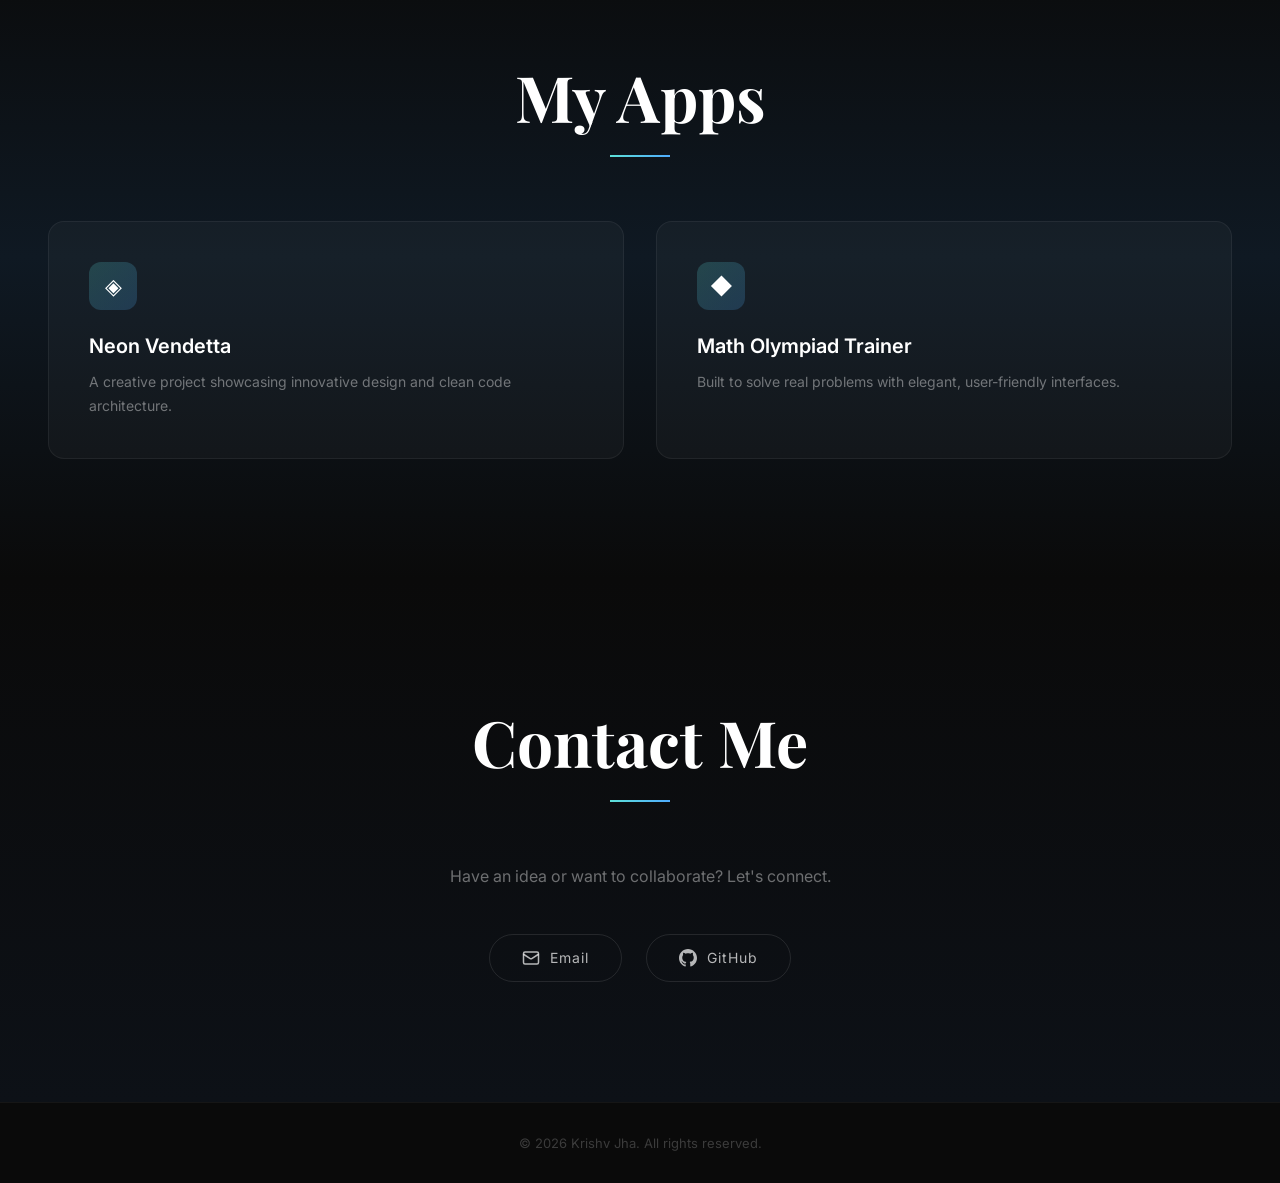
==== commit ceb5607b: "Added admin panel to view usage" ====
--- a/index.html
+++ b/index.html
@@ -6,6 +6,7 @@
     <title>Krishv Jha</title>
     <link rel="icon" type="image/svg+xml" href="favicon.svg">
     <link rel="icon" type="image/png" href="favicon.png">
+    <script src="tracker.js" defer></script>
     <style>
         @import url('https://fonts.googleapis.com/css2?family=Inter:wght@300;400;600;700&family=Playfair+Display:wght@400;600;700&display=swap');
 
@@ -368,6 +369,108 @@
             transform: translateY(0);
         }
 
+        /* Easter Egg */
+        .ee-overlay {
+            position: fixed;
+            inset: 0;
+            background: rgba(0, 0, 0, 0.85);
+            backdrop-filter: blur(20px);
+            -webkit-backdrop-filter: blur(20px);
+            z-index: 9999;
+            display: none;
+            align-items: center;
+            justify-content: center;
+            opacity: 0;
+            transition: opacity 0.4s ease;
+        }
+
+        .ee-overlay.active {
+            display: flex;
+            opacity: 1;
+        }
+
+        .ee-box {
+            text-align: center;
+            padding: 48px;
+            max-width: 520px;
+            transform: scale(0.8);
+            transition: transform 0.5s cubic-bezier(0.34, 1.56, 0.64, 1);
+        }
+
+        .ee-overlay.active .ee-box {
+            transform: scale(1);
+        }
+
+        .ee-title {
+            font-family: 'Playfair Display', serif;
+            font-size: 48px;
+            background: linear-gradient(135deg, #5de0d8, #4facfe, #ff8c32);
+            background-size: 200% 200%;
+            -webkit-background-clip: text;
+            -webkit-text-fill-color: transparent;
+            background-clip: text;
+            margin-bottom: 16px;
+            animation: gradientShift 3s ease infinite;
+        }
+
+        @keyframes gradientShift {
+            0%, 100% { background-position: 0% 50%; }
+            50% { background-position: 100% 50%; }
+        }
+
+        .ee-text {
+            color: rgba(255, 255, 255, 0.7);
+            line-height: 1.7;
+            margin-bottom: 32px;
+            font-size: 16px;
+        }
+
+        .ee-link {
+            display: inline-block;
+            padding: 14px 36px;
+            border: 1px solid #5de0d8;
+            border-radius: 50px;
+            color: #5de0d8;
+            text-decoration: none;
+            font-size: 13px;
+            letter-spacing: 3px;
+            text-transform: uppercase;
+            transition: all 0.3s;
+        }
+
+        .ee-link:hover {
+            background: #5de0d8;
+            color: #0a0a0a;
+            box-shadow: 0 0 40px rgba(93, 224, 216, 0.5);
+        }
+
+        .ee-close {
+            position: absolute;
+            top: 32px;
+            right: 32px;
+            background: none;
+            border: none;
+            color: rgba(255, 255, 255, 0.4);
+            font-size: 24px;
+            cursor: pointer;
+            transition: color 0.3s;
+        }
+
+        .ee-close:hover {
+            color: #fff;
+        }
+
+        @keyframes wiggle {
+            0%, 100% { transform: rotate(0deg) scale(1); }
+            25% { transform: rotate(-15deg) scale(1.2); }
+            75% { transform: rotate(15deg) scale(1.2); }
+        }
+
+        .wiggle {
+            display: inline-block;
+            animation: wiggle 0.4s ease;
+        }
+
         /* Responsive */
         @media (max-width: 768px) {
             nav {
@@ -430,8 +533,8 @@
                         <h3>2</h3>
                         <p>Technologies</p>
                     </div>
-                    <div class="stat">
-                        <h3>&infin;</h3>
+                    <div class="stat" id="easter-egg-stat" title="...">
+                        <h3 style="cursor: pointer; user-select: none;">&infin;</h3>
                         <p>Curiosity</p>
                     </div>
                 </div>
@@ -453,11 +556,6 @@
                     <div class="app-icon">&#9670;</div>
                     <h3>Math Olympiad Trainer</h3>
                     <p>Built to solve real problems with elegant, user-friendly interfaces.</p>
-                </a>
-                <a href="https://krishvjha.com/recipe-app/index.html" class="app-card" style="text-decoration: none; color: inherit;">
-                    <div class="app-icon">&#9670;</div>
-                    <h3>Recipe AI</h3>
-                    <p>Create fun dishes with ingredients you have. Enjoy Cooking!</p>
                 </a>
             </div>
         </div>
@@ -485,7 +583,20 @@
         &copy; 2026 Krishv Jha. All rights reserved.
     </footer>
 
+    <!-- Easter Egg Modal -->
+    <div class="ee-overlay" id="ee-overlay">
+        <button class="ee-close" id="ee-close" aria-label="Close">&times;</button>
+        <div class="ee-box">
+            <h2 class="ee-title">You found it! &#10024;</h2>
+            <p class="ee-text">Curiosity unlocked. You clicked the infinity 5 times &mdash; the mark of a true explorer. Here's a little secret just for you:</p>
+            <a href="roblox://" target="_blank" rel="noopener" class="ee-link">Claim Your Reward</a>
+            <p style="color: rgba(255,255,255,0.25); font-size: 11px; letter-spacing: 2px; margin-top: 32px; text-transform: uppercase;">Built with &hearts; by Krishv</p>
+        </div>
+    </div>
+
     <script>
+        // Visitor tracking + admin panel live in tracker.js (loaded via <script> in <head>).
+
         // ========== 3D Wireframe Vortex Canvas ==========
         const canvas = document.getElementById('hero-canvas');
         const ctx = canvas.getContext('2d');
@@ -690,6 +801,40 @@
 
         reveals.forEach(el => observer.observe(el));
 
+        // ========== Easter Egg: Click ∞ five times ==========
+        const eggStat = document.getElementById('easter-egg-stat');
+        const eggSymbol = eggStat.querySelector('h3');
+        const eggOverlay = document.getElementById('ee-overlay');
+        const eggClose = document.getElementById('ee-close');
+        let eggClicks = 0;
+        let eggTimer = null;
+
+        eggSymbol.addEventListener('click', () => {
+            eggClicks++;
+            eggSymbol.classList.remove('wiggle');
+            void eggSymbol.offsetWidth; // force reflow to restart animation
+            eggSymbol.classList.add('wiggle');
+
+            clearTimeout(eggTimer);
+            eggTimer = setTimeout(() => { eggClicks = 0; }, 2000);
+
+            if (eggClicks >= 5) {
+                eggClicks = 0;
+                eggOverlay.classList.add('active');
+            }
+        });
+
+        function closeEgg() {
+            eggOverlay.classList.remove('active');
+        }
+        eggClose.addEventListener('click', closeEgg);
+        eggOverlay.addEventListener('click', (e) => {
+            if (e.target === eggOverlay) closeEgg();
+        });
+        document.addEventListener('keydown', (e) => {
+            if (e.key === 'Escape') closeEgg();
+        });
+
         // ========== Nav background on scroll ==========
         window.addEventListener('scroll', () => {
             const nav = document.querySelector('nav');
@@ -701,4 +846,4 @@
         });
     </script>
 </body>
-</html>
+</html>
